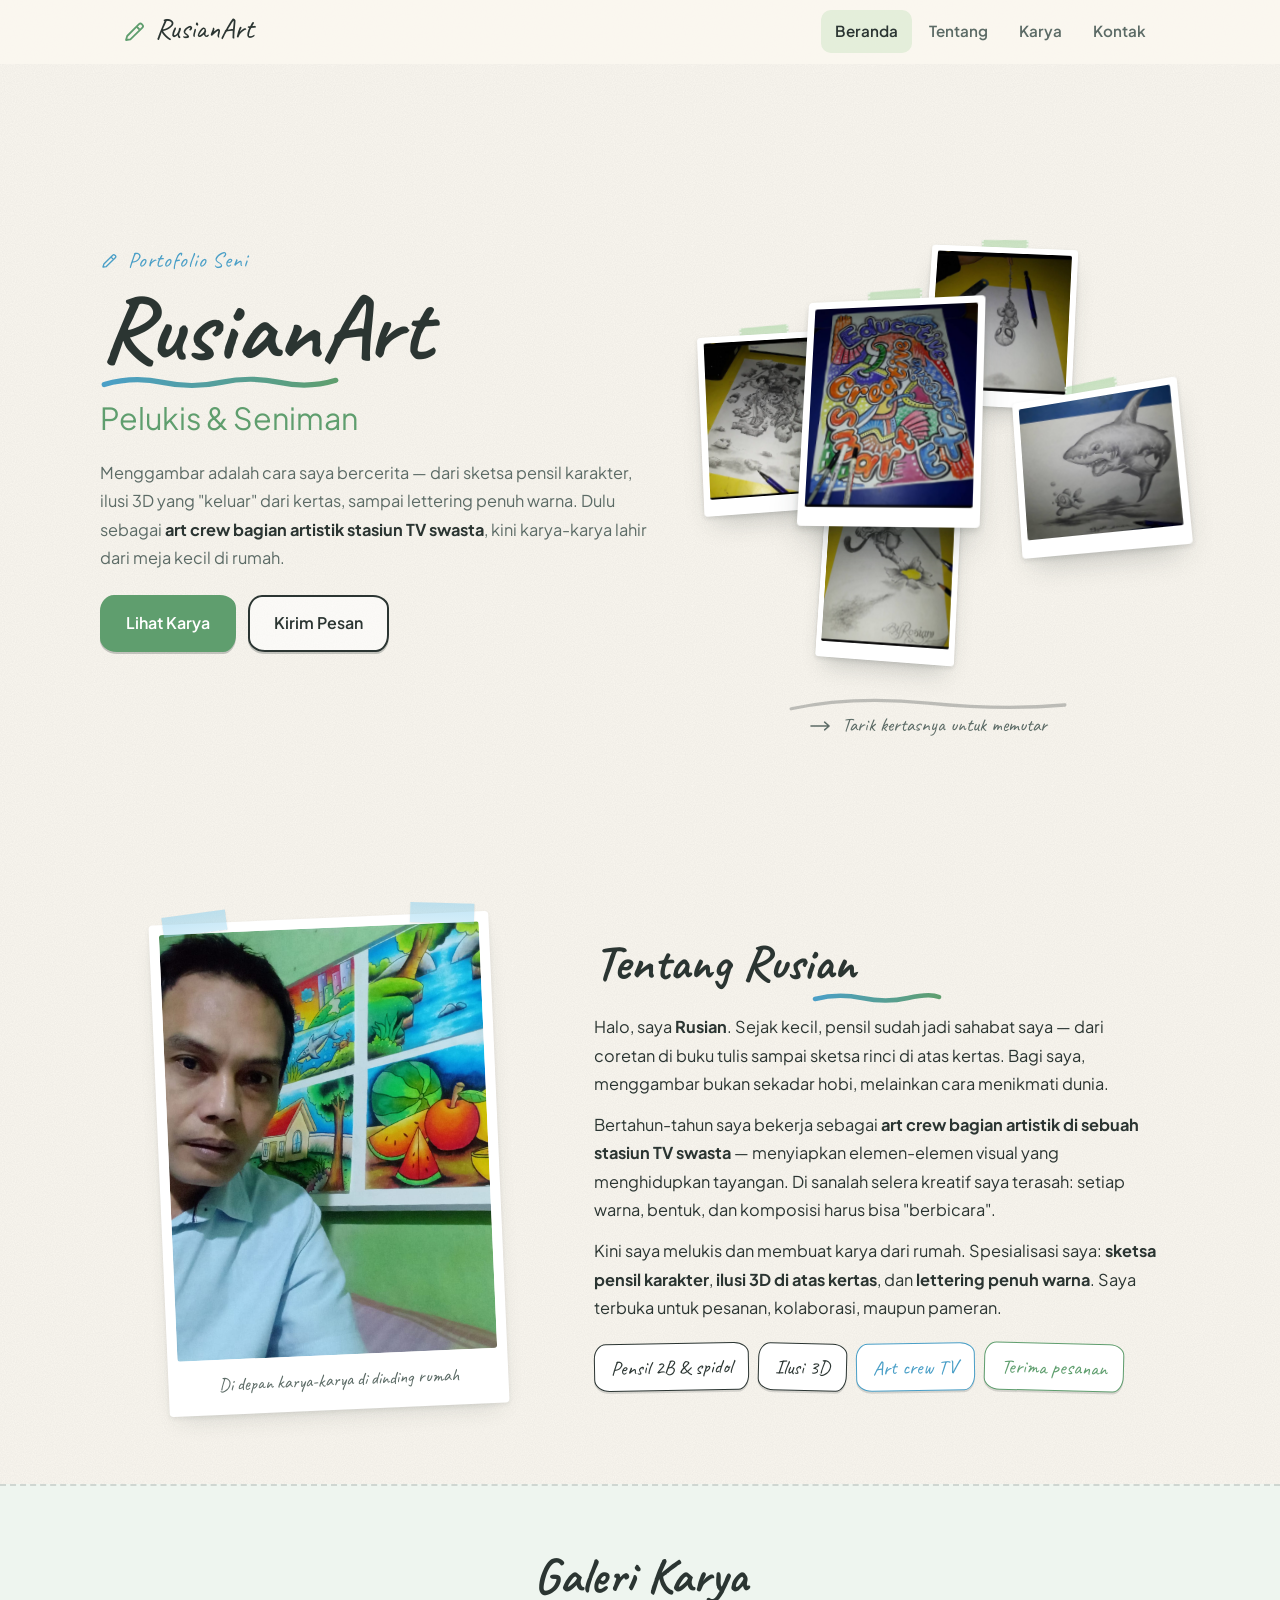
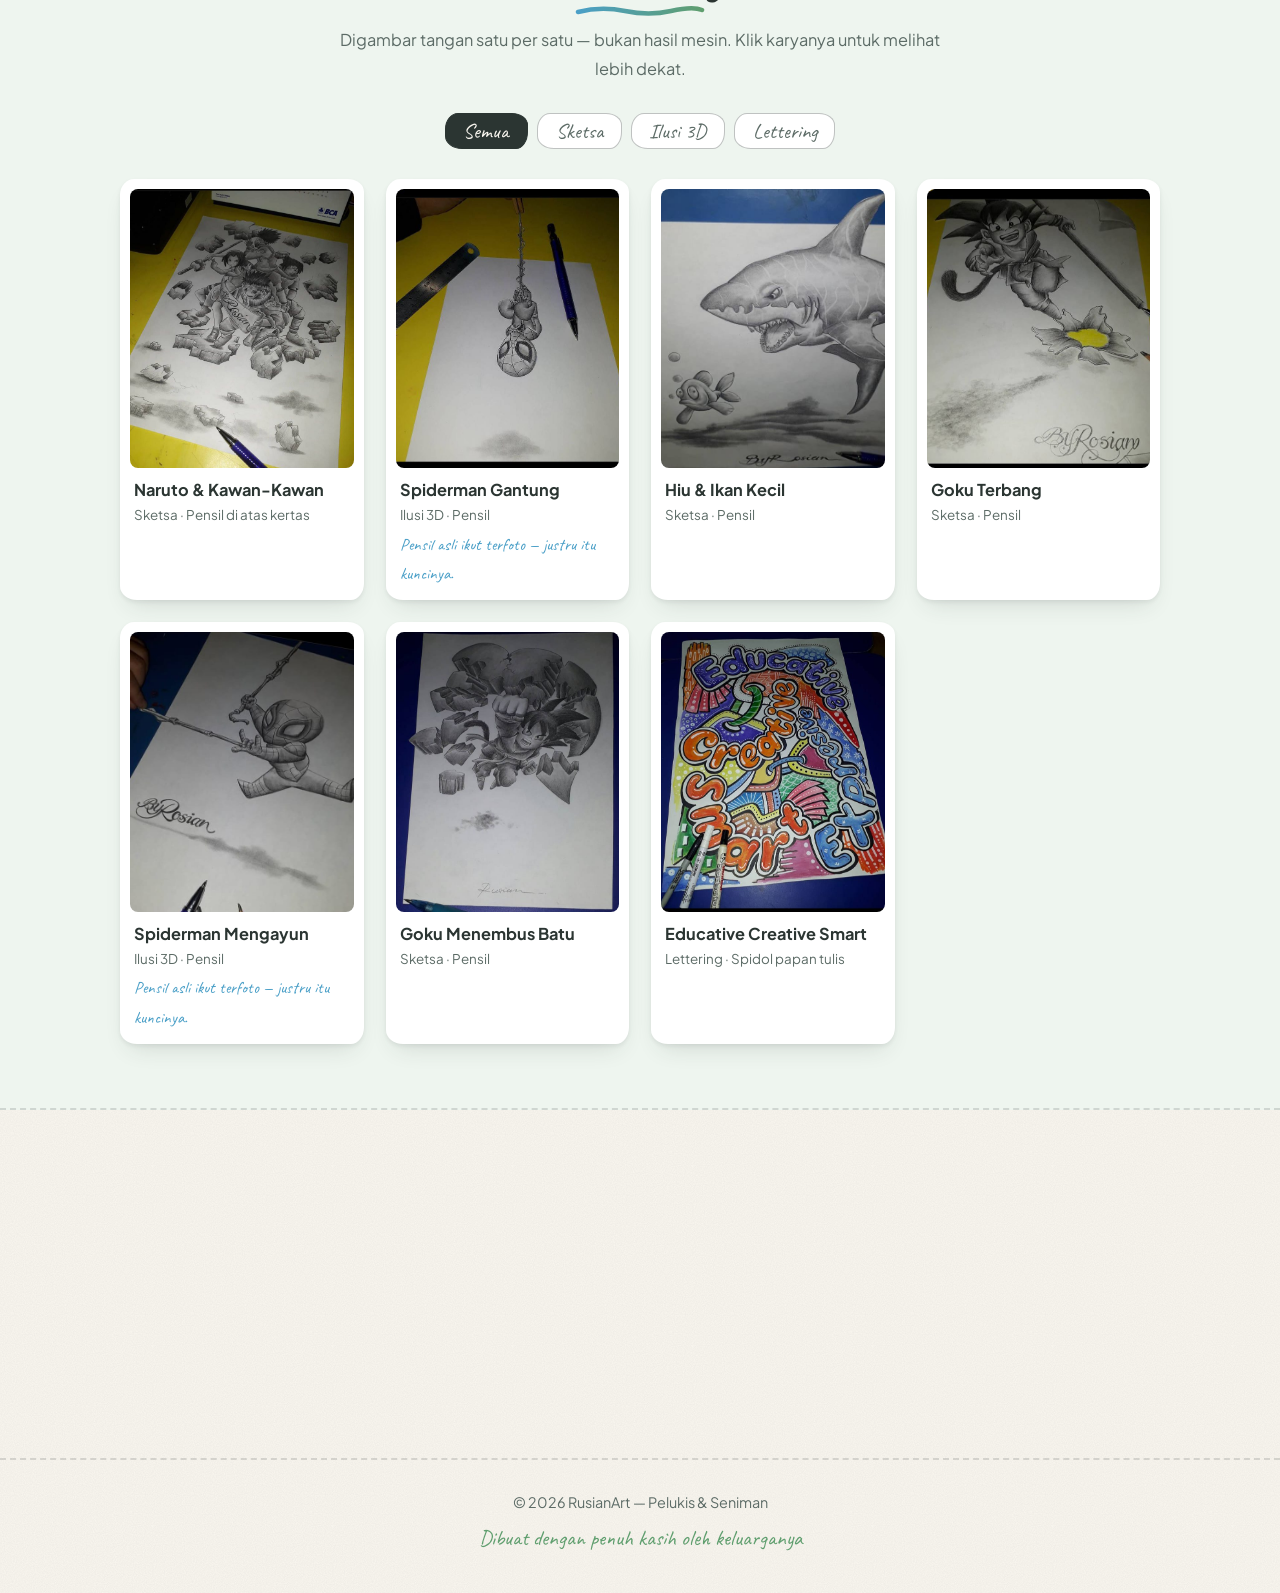
==== index.html @ 7e2185f1 "first commit" ====
<!DOCTYPE html>
<html lang="id">
<head>
  <meta charset="UTF-8">
  <meta name="viewport" content="width=device-width, initial-scale=1.0, viewport-fit=cover">
  <title>RusianArt — Pelukis &amp; Seniman</title>
  <meta name="description" content="Portofolio Rusian: pelukis dan seniman. Sketsa pensil karakter, ilusi 3D di atas kertas, dan lettering penuh warna. Mantan art crew bagian artistik stasiun TV swasta.">
  <meta name="theme-color" content="#faf7f0">

  <link rel="icon" href="data:image/svg+xml,%3Csvg%20xmlns='http://www.w3.org/2000/svg'%20viewBox='0%200%2064%2064'%3E%3Crect%20width='64'%20height='64'%20rx='14'%20fill='%23faf7f0'/%3E%3Ctext%20x='32'%20y='43'%20font-family='cursive'%20font-size='34'%20font-weight='bold'%20fill='%232b3532'%20text-anchor='middle'%3ER%3C/text%3E%3Cpath%20d='M14%2052%20Q32%2046%2050%2052'%20stroke='%235f9e6e'%20stroke-width='4'%20fill='none'%20stroke-linecap='round'/%3E%3C/svg%3E">

  <link rel="preconnect" href="https://fonts.googleapis.com">
  <link rel="preconnect" href="https://fonts.gstatic.com" crossorigin>
  <link href="https://fonts.googleapis.com/css2?family=Caveat:wght@700&family=Plus+Jakarta+Sans:wght@400;600&display=swap" rel="stylesheet">

  <link rel="stylesheet" href="style.css">

  <meta property="og:type" content="website">
  <meta property="og:title" content="RusianArt — Pelukis &amp; Seniman">
  <meta property="og:description" content="Sketsa pensil, ilusi 3D di atas kertas, dan lettering penuh warna.">
  <!-- GANTI: setelah online, isi og:image dengan alamat lengkap, mis. https://usernameanda.github.io/rusianart/images/profil.jpg -->
  <meta property="og:image" content="images/profil.jpg">
</head>
<body>
  <a class="skip-link" href="#karya">Langsung ke galeri karya</a>

  <header class="nav" id="nav">
    <div class="nav-dalam">
      <a class="logo" href="#beranda">
        <svg class="logo-pensil" viewBox="0 0 24 24" aria-hidden="true"><path d="M4 20l1.2-4L17 4.2a2 2 0 0 1 2.8 0l.6.6a2 2 0 0 1 0 2.8L8.4 19.4 4 20z" fill="none" stroke="currentColor" stroke-width="1.8" stroke-linejoin="round"/><path d="M14.5 6.5l3 3" stroke="currentColor" stroke-width="1.8"/></svg>
        <span>RusianArt</span>
      </a>
      <nav class="menu" aria-label="Menu utama">
        <a href="#beranda">Beranda</a>
        <a href="#tentang">Tentang</a>
        <a href="#karya">Karya</a>
        <a href="#kontak">Kontak</a>
      </nav>
    </div>
  </header>

  <main>
    <!-- ================= HERO ================= -->
    <section class="hero" id="beranda">
      <div class="hero-dalam">

        <div class="hero-teks">
          <p class="kicker">
            <svg class="kicker-pensil" viewBox="0 0 24 24" aria-hidden="true"><path d="M4 20l1.2-4L17 4.2a2 2 0 0 1 2.8 0l.6.6a2 2 0 0 1 0 2.8L8.4 19.4 4 20z" fill="none" stroke="currentColor" stroke-width="1.8" stroke-linejoin="round"/><path d="M14.5 6.5l3 3" stroke="currentColor" stroke-width="1.8"/></svg>
            Portofolio Seni
          </p>
          <h1>RusianArt
            <svg class="coret coret-nama" viewBox="0 0 230 16" aria-hidden="true"><path pathLength="1" d="M4 11 Q32 3 60 9 T116 9 T172 9 T226 7" fill="none" stroke="url(#gradCoret)" stroke-width="5" stroke-linecap="round"/></svg>
          </h1>
          <p class="hero-sub">Pelukis &amp; Seniman</p>
          <p class="hero-intro">
            Menggambar adalah cara saya bercerita — dari sketsa pensil karakter,
            ilusi 3D yang "keluar" dari kertas, sampai lettering penuh warna.
            Dulu sebagai <strong>art crew bagian artistik stasiun TV swasta</strong>,
            kini karya-karya lahir dari meja kecil di rumah.
          </p>
          <div class="hero-aksi">
            <a class="tombol tombol-utama" href="#karya">Lihat Karya</a>
            <a class="tombol tombol-outline" href="#kontak">Kirim Pesan</a>
          </div>
        </div>

        <div class="hero-panggung">
          <div class="scene" id="scene" aria-hidden="true">
            <div class="stage" id="stage">

              <figure class="paper" style="--x:-170px;--y:-30px;--z:40px;--rz:-5deg;--ry:18deg;--h:175px;--d:.3s" data-title="Naruto & Kawan-Kawan">
                <span class="tape"></span>
                <span class="paper-isi"><img src="images/karya-naruto.jpg" alt="" decoding="async"></span>
              </figure>

              <figure class="paper" style="--x:185px;--y:40px;--z:60px;--rz:-3deg;--ry:-15deg;--h:135px;--d:1.1s" data-title="Hiu & Ikan Kecil">
                <span class="tape"></span>
                <span class="paper-isi"><img src="images/karya-hiu.jpg" alt="" decoding="async"></span>
              </figure>

              <figure class="paper" style="--x:-70px;--y:130px;--z:-80px;--rz:3deg;--ry:-12deg;--h:175px;--d:1.7s" data-title="Goku Terbang">
                <span class="tape"></span>
                <span class="paper-isi"><img src="images/karya-goku-terbang.jpg" alt="" decoding="async"></span>
              </figure>

              <figure class="paper" style="--x:70px;--y:-150px;--z:-60px;--rz:4deg;--ry:10deg;--h:165px;--d:.8s" data-title="Spiderman Gantung">
                <span class="tape"></span>
                <span class="paper-isi"><img src="images/karya-spiderman-gantung.jpg" alt="" decoding="async"></span>
              </figure>

              <figure class="paper paper--sembunyi" style="--x:250px;--y:-100px;--z:-130px;--rz:6deg;--ry:-20deg;--h:185px;--d:1.4s" data-title="Spiderman Mengayun">
                <span class="tape"></span>
                <span class="paper-isi"><img src="images/karya-spiderman-ayun.jpg" alt="" decoding="async"></span>
              </figure>

              <figure class="paper paper--sembunyi" style="--x:-250px;--y:-120px;--z:-120px;--rz:-4deg;--ry:22deg;--h:185px;--d:2s" data-title="Goku Menembus Batu">
                <span class="tape"></span>
                <span class="paper-isi"><img src="images/karya-goku-pukul.jpg" alt="" decoding="async"></span>
              </figure>

              <figure class="paper paper--depan" style="--x:0px;--y:-10px;--z:150px;--rz:2deg;--ry:0deg;--h:195px;--d:0s" data-title="Educative Creative Smart">
                <span class="tape"></span>
                <span class="paper-isi"><img src="images/karya-lettering.jpg" alt="" decoding="async"></span>
              </figure>

            </div>
          </div>

          <svg class="coret coret-lantai" viewBox="0 0 320 26" aria-hidden="true"><path pathLength="1" d="M14 20 Q80 6 160 14 T306 16" fill="none" stroke="#2b3532" stroke-opacity=".28" stroke-width="3.5" stroke-linecap="round"/></svg>

          <p class="drag-hint" id="dragHint">
            <svg viewBox="0 0 40 20" aria-hidden="true"><path d="M3 10 H30 M24 4 l7 6 -7 6" fill="none" stroke="currentColor" stroke-width="2.2" stroke-linecap="round" stroke-linejoin="round"/></svg>
            Tarik kertasnya untuk memutar
          </p>
        </div>

      </div>
    </section>

    <!-- ================= TENTANG ================= -->
    <section class="tentang" id="tentang">
      <div class="bagian-dalam tentang-dalam anim-muncul">
        <div class="tentang-foto">
          <figure class="foto-bingkai">
            <img src="images/profil.jpg" alt="Rusian berfoto di depan beberapa karya lukisannya" decoding="async" loading="lazy" width="966" height="1288">
            <figcaption>Di depan karya-karya di dinding rumah</figcaption>
          </figure>
        </div>

        <div class="tentang-teks">
          <h2 class="judul-bagian">
            Tentang Rusian
            <svg class="coret coret-kecil" viewBox="0 0 130 12" aria-hidden="true"><path pathLength="1" d="M3 8 Q26 2 50 7 T96 7 T127 6" fill="none" stroke="url(#gradCoret)" stroke-width="4.5" stroke-linecap="round"/></svg>
          </h2>
          <p>
            Halo, saya <strong>Rusian</strong>. Sejak kecil, pensil sudah jadi sahabat saya —
            dari coretan di buku tulis sampai sketsa rinci di atas kertas.
            Bagi saya, menggambar bukan sekadar hobi, melainkan cara menikmati dunia.
          </p>
          <p>
            Bertahun-tahun saya bekerja sebagai <strong>art crew bagian artistik
            di sebuah stasiun TV swasta</strong> — menyiapkan elemen-elemen visual yang
            menghidupkan tayangan. Di sanalah selera kreatif saya terasah: setiap warna,
            bentuk, dan komposisi harus bisa "berbicara".
          </p>
          <p>
            Kini saya melukis dan membuat karya dari rumah. Spesialisasi saya:
            <strong>sketsa pensil karakter</strong>, <strong>ilusi 3D di atas kertas</strong>,
            dan <strong>lettering penuh warna</strong>. Saya terbuka untuk pesanan, kolaborasi,
            maupun pameran.
          </p>
          <ul class="cips" aria-label="Keahlian">
            <li>Pensil 2B &amp; spidol</li>
            <li>Ilusi 3D</li>
            <li>Art crew TV</li>
            <li>Terima pesanan</li>
          </ul>
        </div>
      </div>
    </section>

    <!-- ================= KARYA ================= -->
    <section class="karya" id="karya">
      <div class="bagian-dalam">
        <h2 class="judul-bagian tengah anim-muncul">
          Galeri Karya
          <svg class="coret coret-kecil" viewBox="0 0 130 12" aria-hidden="true"><path pathLength="1" d="M3 8 Q26 2 50 7 T96 7 T127 6" fill="none" stroke="url(#gradCoret)" stroke-width="4.5" stroke-linecap="round"/></svg>
        </h2>
        <p class="sub-bagian tengah anim-muncul">Digambar tangan satu per satu — bukan hasil mesin. Klik karyanya untuk melihat lebih dekat.</p>

        <div class="filter" role="group" aria-label="Saring kategori karya">
          <button class="filter-btn aktif" type="button" data-filter="semua" aria-pressed="true">Semua</button>
          <button class="filter-btn" type="button" data-filter="sketsa" aria-pressed="false">Sketsa</button>
          <button class="filter-btn" type="button" data-filter="ilusi3d" aria-pressed="false">Ilusi 3D</button>
          <button class="filter-btn" type="button" data-filter="lettering" aria-pressed="false">Lettering</button>
        </div>

        <div class="galeri" id="galeri">

          <figure class="kartu anim-muncul" data-kategori="sketsa">
            <button class="kartu-btn" type="button"
              data-img="images/karya-naruto.jpg" data-title="Naruto & Kawan-Kawan" data-medium="Sketsa · Pensil di atas kertas">
              <span class="kartu-gambar">
                <img src="images/karya-naruto.jpg" alt="Sketsa pensil beberapa karakter anime Naruto di atas bebatuan melayang"
                     loading="lazy" decoding="async" width="720" height="937">
              </span>
              <figcaption>
                <h3>Naruto &amp; Kawan-Kawan</h3>
                <p>Sketsa · Pensil di atas kertas</p>
              </figcaption>
            </button>
          </figure>

          <figure class="kartu anim-muncul" data-kategori="ilusi3d">
            <button class="kartu-btn" type="button"
              data-img="images/karya-spiderman-gantung.jpg" data-title="Spiderman Gantung" data-medium="Ilusi 3D · Pensil">
              <span class="kartu-gambar">
                <img src="images/karya-spiderman-gantung.jpg" alt="Gambar Spiderman yang tampak menggantung di tali laba-laba, dengan pensil asli menggantung di atas kertas sebagai bagian ilusinya"
                     loading="lazy" decoding="async" width="720" height="761">
              </span>
              <figcaption>
                <h3>Spiderman Gantung</h3>
                <p>Ilusi 3D · Pensil</p>
                <p class="kartu-catatan">Pensil asli ikut terfoto — justru itu kuncinya.</p>
              </figcaption>
            </button>
          </figure>

          <figure class="kartu anim-muncul" data-kategori="sketsa">
            <button class="kartu-btn" type="button"
              data-img="images/karya-hiu.jpg" data-title="Hiu & Ikan Kecil" data-medium="Sketsa · Pensil">
              <span class="kartu-gambar">
                <img src="images/karya-hiu.jpg" alt="Sketsa pensil hiu besar menghadap ikan kecil yang tampak ketakutan"
                     loading="lazy" decoding="async" width="720" height="616">
              </span>
              <figcaption>
                <h3>Hiu &amp; Ikan Kecil</h3>
                <p>Sketsa · Pensil</p>
              </figcaption>
            </button>
          </figure>

          <figure class="kartu anim-muncul" data-kategori="sketsa">
            <button class="kartu-btn" type="button"
              data-img="images/karya-goku-terbang.jpg" data-title="Goku Terbang" data-medium="Sketsa · Pensil">
              <span class="kartu-gambar">
                <img src="images/karya-goku-terbang.jpg" alt="Sketsa pensil Goku kecil terbang memecahkan bunga besi"
                     loading="lazy" decoding="async" width="720" height="761">
              </span>
              <figcaption>
                <h3>Goku Terbang</h3>
                <p>Sketsa · Pensil</p>
              </figcaption>
            </button>
          </figure>

          <figure class="kartu anim-muncul" data-kategori="ilusi3d">
            <button class="kartu-btn" type="button"
              data-img="images/karya-spiderman-ayun.jpg" data-title="Spiderman Mengayun" data-medium="Ilusi 3D · Pensil">
              <span class="kartu-gambar">
                <img src="images/karya-spiderman-ayun.jpg" alt="Gambar Spiderman mengayun dengan jaring, pensil dan pensil warna ikut terfoto sebagai bagian ilusinya"
                     loading="lazy" decoding="async" width="525" height="744">
              </span>
              <figcaption>
                <h3>Spiderman Mengayun</h3>
                <p>Ilusi 3D · Pensil</p>
                <p class="kartu-catatan">Pensil asli ikut terfoto — justru itu kuncinya.</p>
              </figcaption>
            </button>
          </figure>

          <figure class="kartu anim-muncul" data-kategori="sketsa">
            <button class="kartu-btn" type="button"
              data-img="images/karya-goku-pukul.jpg" data-title="Goku Menembus Batu" data-medium="Sketsa · Pensil">
              <span class="kartu-gambar">
                <img src="images/karya-goku-pukul.jpg" alt="Sketsa pensil Goku mengepulkan tangan menembus batu-batu yang pecah"
                     loading="lazy" decoding="async" width="720" height="842">
              </span>
              <figcaption>
                <h3>Goku Menembus Batu</h3>
                <p>Sketsa · Pensil</p>
              </figcaption>
            </button>
          </figure>

          <figure class="kartu anim-muncul" data-kategori="lettering">
            <button class="kartu-btn" type="button"
              data-img="images/karya-lettering.jpg" data-title="Educative Creative Smart" data-medium="Lettering · Spidol papan tulis">
              <span class="kartu-gambar">
                <img src="images/karya-lettering.jpg" alt="Karya lettering penuh warna dengan tulisan Educative, Creative, Smart, dan Expressive"
                     loading="lazy" decoding="async" width="720" height="862">
              </span>
              <figcaption>
                <h3>Educative Creative Smart</h3>
                <p>Lettering · Spidol papan tulis</p>
              </figcaption>
            </button>
          </figure>

        </div>

        <p class="galeri-kosong" id="galeriKosong" hidden>Belum ada karya di kategori ini.</p>
      </div>
    </section>

    <!-- ================= KONTAK ================= -->
    <section class="kontak" id="kontak">
      <div class="bagian-dalam tengah-kontak anim-muncul">
        <h2 class="judul-bagian tengah">
          Hubungi Rusian
          <svg class="coret coret-kecil" viewBox="0 0 130 12" aria-hidden="true"><path pathLength="1" d="M3 8 Q26 2 50 7 T96 7 T127 6" fill="none" stroke="url(#gradCoret)" stroke-width="4.5" stroke-linecap="round"/></svg>
        </h2>
        <p class="sub-bagian tengah">
          Pesan lukisan, sketsa, lettering, atau sekadar menyapa —
          saya dengan senang hati membalas.
        </p>

        <div class="kontak-aksi">
          <!-- GANTI: nomor WhatsApp asli (format internasional tanpa +) -->
          <a class="tombol tombol-wa" href="https://wa.me/6281234567890" target="_blank" rel="noopener">
            <svg viewBox="0 0 24 24" aria-hidden="true"><path d="M12 3a9 9 0 0 0-7.8 13.5L3 21l4.6-1.2A9 9 0 1 0 12 3z" fill="none" stroke="currentColor" stroke-width="1.8"/><path d="M8.8 9.2c0 3.3 2.7 6 6 6l1.5-1.5-2-1.5-1 .8a4 4 0 0 1-2.3-2.3l.8-1-1.5-2-1.5 1.5z" fill="currentColor" stroke="none"/></svg>
            WhatsApp
          </a>
          <!-- GANTI: alamat email asli -->
          <a class="tombol tombol-email" href="mailto:halo@rusianart.id">
            <svg viewBox="0 0 24 24" aria-hidden="true"><rect x="3" y="5" width="18" height="14" rx="2.5" fill="none" stroke="currentColor" stroke-width="1.8"/><path d="M4 7l8 6 8-6" fill="none" stroke="currentColor" stroke-width="1.8" stroke-linecap="round" stroke-linejoin="round"/></svg>
            Email
          </a>
          <!-- GANTI: username Instagram asli -->
          <a class="tombol tombol-ig" href="https://instagram.com/rusianart" target="_blank" rel="noopener">
            <svg viewBox="0 0 24 24" aria-hidden="true"><rect x="3.5" y="3.5" width="17" height="17" rx="4.5" fill="none" stroke="currentColor" stroke-width="1.8"/><circle cx="12" cy="12" r="4" fill="none" stroke="currentColor" stroke-width="1.8"/><circle cx="17.2" cy="6.8" r="1.2" fill="currentColor"/></svg>
            Instagram
          </a>
        </div>
      </div>
    </section>
  </main>

  <footer class="kaki">
    <p>© <span id="tahun">2026</span> RusianArt — Pelukis &amp; Seniman</p>
    <p class="kaki-hati">Dibuat dengan penuh kasih oleh keluarganya</p>
  </footer>

  <dialog id="lightbox" class="lightbox" aria-label="Pratinjau karya">
    <div class="lb-isi">
      <button class="lb-tutup" type="button" aria-label="Tutup pratinjau">
        <svg viewBox="0 0 24 24" aria-hidden="true"><path d="M6 6l12 12M18 6L6 18" stroke="currentColor" stroke-width="2.4" stroke-linecap="round"/></svg>
      </button>
      <img id="lbImg" src="" alt="">
      <p class="lb-cap"><strong id="lbJudul"></strong><span id="lbMedium"></span></p>
    </div>
  </dialog>

  <svg width="0" height="0" style="position:absolute" aria-hidden="true">
    <defs>
      <linearGradient id="gradCoret" x1="0" y1="0" x2="1" y2="0">
        <stop offset="0" stop-color="#4a9fc7"/>
        <stop offset="1" stop-color="#5f9e6e"/>
      </linearGradient>
    </defs>
  </svg>

  <script src="script.js" defer></script>
</body>
</html>
---- style.css ----
/* =========================================================
   RusianArt — tema "meja gambar"
   Kertas hangat + biru muda + hijau, aksen coretan pensil.
   Mobile-first, ringan: animasi hanya transform & opacity.
   ========================================================= */

:root {
  --kertas: #faf7f0;
  --kertas-2: #eef5ef;      /* panel hijau muda untuk seksi karya */
  --tinta: #2b3532;         /* grafit, bukan hitam pekat */
  --tinta-lembut: #5c6b66;
  --biru: #4a9fc7;
  --biru-muda: #8ed0ee;
  --hijau: #5f9e6e;
  --hijau-muda: #a8d5a2;
  --garis: rgba(43, 53, 50, .14);
  --radius-wobble: 14px 16px 13px 17px / 16px 13px 17px 14px;
  --bayangan-kartu: 0 2px 4px rgba(43, 53, 50, .08), 0 12px 24px -10px rgba(43, 53, 50, .16);
  --grain: url("data:image/svg+xml,%3Csvg xmlns='http://www.w3.org/2000/svg' width='180' height='180'%3E%3Cfilter id='n'%3E%3CfeTurbulence type='fractalNoise' baseFrequency='0.9' numOctaves='2'/%3E%3CfeColorMatrix values='0 0 0 0 0 0 0 0 0 0 0 0 0 0 0 0 0 0 0.05 0'/%3E%3C/filter%3E%3Crect width='180' height='180' filter='url(%23n)'/%3E%3C/svg%3E");
}

/* ---------- dasar ---------- */
* { margin: 0; padding: 0; box-sizing: border-box; }

html {
  scroll-padding-top: 84px;
  overflow-x: clip;
}
@media (prefers-reduced-motion: no-preference) {
  html { scroll-behavior: smooth; }
}

body {
  font-family: "Plus Jakarta Sans", "Segoe UI", system-ui, sans-serif;
  font-size: 1.02rem;
  line-height: 1.75;
  color: var(--tinta);
  background-color: var(--kertas);
  background-image: var(--grain);
  overflow-x: clip;
  -webkit-tap-highlight-color: transparent;
}

img { max-width: 100%; height: auto; }

::selection { background: rgba(142, 208, 238, .45); }

:focus-visible {
  outline: 3px solid var(--biru);
  outline-offset: 2px;
  border-radius: 4px;
}

.skip-link {
  position: absolute;
  left: 12px;
  top: -60px;
  z-index: 100;
  background: var(--tinta);
  color: var(--kertas);
  padding: 10px 16px;
  border-radius: 10px;
  text-decoration: none;
  font-weight: 600;
  transition: top .25s ease;
}
.skip-link:focus { top: 12px; }

/* ---------- tipografi ---------- */
h1, h2, .kicker, .kaki-hati, .drag-hint, .kartu-catatan, .cips li {
  font-family: "Caveat", "Segoe Print", cursive;
}

.kicker {
  display: inline-block;
  font-size: 1.35rem;
  color: var(--biru);
  letter-spacing: .04em;
  margin-bottom: 6px;
}
.kicker-pensil {
  width: 18px;
  height: 18px;
  color: var(--biru);
  vertical-align: -3px;
  margin-right: 4px;
}

.judul-bagian {
  font-size: clamp(2.3rem, 5.5vw, 3.1rem);
  line-height: 1.05;
  margin-bottom: 10px;
}
.judul-bagian.tengah { text-align: center; }

.coret {
  display: block;
  width: min(230px, 60%);
  height: auto;
  margin-top: 4px;
}
.coret-kecil { width: 130px; margin: 2px auto 0; }
.tengah .coret-kecil { margin-inline: auto; }

.coret path {
  stroke-dasharray: 1;
  stroke-dashoffset: 0;
}
html.js .coret path { stroke-dashoffset: 1; }
html.js .coret.muncul path {
  transition: stroke-dashoffset 1s ease .15s;
  stroke-dashoffset: 0;
}

/* ---------- nav ---------- */
.nav {
  position: sticky;
  top: 0;
  z-index: 60;
  background: rgba(250, 247, 240, .94);
  border-bottom: 1px solid transparent;
  transition: box-shadow .3s ease, border-color .3s ease;
}
.nav.gulir {
  box-shadow: 0 2px 16px rgba(43, 53, 50, .09);
  border-color: rgba(43, 53, 50, .06);
}
.nav-dalam {
  max-width: 1080px;
  margin: 0 auto;
  padding: 10px 20px;
  display: flex;
  flex-wrap: wrap;
  align-items: center;
  justify-content: space-between;
  gap: 4px 16px;
}
.logo {
  display: inline-flex;
  align-items: center;
  gap: 9px;
  text-decoration: none;
  color: var(--tinta);
  font-family: "Caveat", cursive;
  font-size: 1.8rem;
  line-height: 1;
  padding: 4px 2px;
}
.logo-pensil { width: 24px; height: 24px; color: var(--hijau); }
.logo span { position: relative; top: -2px; }

.menu {
  display: flex;
  gap: 2px;
  overflow-x: auto;
  max-width: 100%;
  scrollbar-width: none;
}
.menu::-webkit-scrollbar { display: none; }
.menu a {
  white-space: nowrap;
  text-decoration: none;
  color: var(--tinta-lembut);
  font-weight: 600;
  font-size: .95rem;
  padding: .55em .95em;
  border-radius: 10px;
  transition: color .2s ease, background-color .2s ease;
}
.menu a:hover { color: var(--tinta); background: rgba(142, 208, 238, .18); }
.menu a.aktif {
  color: var(--tinta);
  background: rgba(168, 213, 162, .28);
}

/* ---------- tombol ---------- */
.tombol {
  display: inline-flex;
  align-items: center;
  justify-content: center;
  gap: 9px;
  padding: .78em 1.5em;
  border-radius: var(--radius-wobble);
  font-weight: 600;
  font-size: 1rem;
  text-decoration: none;
  color: var(--tinta);
  border: 2px solid var(--tinta);
  background: transparent;
  box-shadow: 0 2px 0 rgba(43, 53, 50, .25);
  transition: transform .2s ease, box-shadow .2s ease, background-color .2s ease;
}
.tombol:hover { transform: translateY(-2px); box-shadow: 0 5px 0 rgba(43, 53, 50, .18); }
.tombol:active { transform: translateY(1px); box-shadow: 0 1px 0 rgba(43, 53, 50, .25); }
.tombol svg { width: 20px; height: 20px; flex: none; }

.tombol-utama {
  background: var(--hijau);
  border-color: var(--hijau);
  color: #fff;
}
.tombol-outline { background: rgba(255, 255, 255, .6); }

.tombol-wa { background: #3fa15c; border-color: #3fa15c; color: #fff; }
.tombol-email { background: var(--biru); border-color: var(--biru); color: #fff; }

/* ---------- hero ---------- */
.hero {
  padding: 40px 20px 56px;
  min-height: min(calc(100svh - 70px), 780px);
  display: grid;
  align-content: center;
}
.hero-dalam {
  max-width: 1080px;
  margin: 0 auto;
  width: 100%;
  display: grid;
  gap: 20px;
  align-items: center;
}
.hero-teks { text-align: center; }

.hero h1 {
  font-size: clamp(3.6rem, 11vw, 5.8rem);
  line-height: .95;
  letter-spacing: .01em;
}
.coret-nama {
  width: min(240px, 70%);
  margin: 0 auto;
}
.hero-sub {
  font-size: clamp(1.5rem, 3.4vw, 1.9rem);
  color: var(--hijau);
  margin-top: 2px;
}
.hero-intro {
  max-width: 46ch;
  margin: 14px auto 0;
  color: var(--tinta-lembut);
}
.hero-intro strong { color: var(--tinta); }
.hero-aksi {
  display: flex;
  flex-wrap: wrap;
  justify-content: center;
  gap: 12px;
  margin-top: 22px;
}

/* panggung 3D */
.hero-panggung {
  position: relative;
  height: 340px;
  margin-top: 4px;
}
.scene {
  position: absolute;
  inset: 0;
  perspective: 1100px;
  touch-action: pan-y;
  cursor: grab;
}
.scene:active { cursor: grabbing; }
.stage {
  position: absolute;
  inset: 0;
  transform-style: preserve-3d;
  transform: rotateX(9deg) rotateY(-16deg);
}
html.js .stage.aktif-3d { will-change: transform; }

.paper {
  position: absolute;
  left: 50%;
  top: 50%;
  margin: 0;
  transform: translate(-50%, -50%)
             translate3d(var(--x), var(--y), var(--z))
             rotateZ(var(--rz))
             rotateY(var(--ry, 0deg));
}
.paper-isi {
  position: relative;
  display: block;
  background: #fff;
  padding: 7px 7px 18px;
  border-radius: 4px;
  box-shadow: 0 2px 5px rgba(43, 53, 50, .14),
              0 16px 28px -12px rgba(43, 53, 50, .28);
  backface-visibility: hidden;
  animation: apung 5.4s ease-in-out infinite alternate;
  animation-delay: var(--d, 0s);
}
.paper--depan .paper-isi {
  box-shadow: 0 3px 6px rgba(43, 53, 50, .16),
              0 22px 34px -12px rgba(43, 53, 50, .34);
}
.paper-isi img {
  display: block;
  height: var(--h, 170px);
  width: auto;
  max-width: 250px;
  border-radius: 2px;
}
.paper.kosong .paper-isi {
  width: calc(var(--h, 170px) * .8);
  display: grid;
  place-items: center;
  background:
    repeating-linear-gradient(-45deg, #fbfaf6 0 10px, #f2f0e7 10px 20px);
}
.paper.kosong .paper-isi::after {
  content: "foto karya menyusul";
  font-family: "Caveat", cursive;
  font-size: 1.05rem;
  color: var(--tinta-lembut);
  text-align: center;
  padding: 8px;
}

.tape {
  position: absolute;
  top: -9px;
  left: 50%;
  width: 54px;
  height: 18px;
  transform: translateX(-50%) rotate(-2deg);
  background: linear-gradient(rgba(168, 213, 162, .6), rgba(168, 213, 162, .42));
  border-left: 2px dotted rgba(255, 255, 255, .65);
  border-right: 2px dotted rgba(255, 255, 255, .65);
  box-shadow: 0 1px 2px rgba(43, 53, 50, .1);
  backface-visibility: hidden;
  animation: apung 5.4s ease-in-out infinite alternate;
  animation-delay: var(--d, 0s);
}

@keyframes apung {
  from { translate: 0 -5px; }
  to   { translate: 0 6px; }
}

.coret-lantai {
  position: absolute;
  bottom: -6px;
  left: 50%;
  transform: translateX(-50%);
  width: min(300px, 82%);
}

.drag-hint {
  position: absolute;
  bottom: -34px;
  left: 0;
  right: 0;
  display: flex;
  align-items: center;
  justify-content: center;
  gap: 7px;
  font-size: 1.2rem;
  color: var(--tinta-lembut);
  animation: kelip 2.4s ease-in-out infinite;
  transition: opacity .5s ease;
}
.drag-hint svg { width: 26px; height: 16px; }
.drag-hint.selesai { opacity: 0; pointer-events: none; }

@keyframes kelip {
  0%, 100% { opacity: .55; }
  50% { opacity: 1; }
}

/* ---------- seksi umum ---------- */
section { scroll-margin-top: 70px; }
.bagian-dalam {
  max-width: 1080px;
  margin: 0 auto;
  padding: 64px 20px;
}
.sub-bagian {
  color: var(--tinta-lembut);
  max-width: 52ch;
  margin-bottom: 30px;
}
.sub-bagian.tengah { margin-inline: auto; text-align: center; }

html.js .anim-muncul {
  opacity: 0;
  transform: translateY(16px);
  transition: opacity .65s ease, transform .65s ease;
}
html.js .anim-muncul.muncul {
  opacity: 1;
  transform: none;
}

/* ---------- tentang ---------- */
.tentang-dalam {
  display: grid;
  gap: 40px;
  align-items: center;
}
.tentang-teks p + p { margin-top: 12px; }

.tentang-foto { display: grid; place-items: center; }
.foto-bingkai {
  position: relative;
  background: #fff;
  padding: 10px 10px 14px;
  border-radius: 4px;
  box-shadow: var(--bayangan-kartu);
  transform: rotate(-2.5deg);
  max-width: 340px;
  margin: 10px;
}
.foto-bingkai::before,
.foto-bingkai::after {
  content: "";
  position: absolute;
  top: -10px;
  width: 64px;
  height: 20px;
  background: linear-gradient(rgba(142, 208, 238, .55), rgba(142, 208, 238, .38));
  box-shadow: 0 1px 2px rgba(43, 53, 50, .1);
}
.foto-bingkai::before { left: 14px; transform: rotate(-5deg); }
.foto-bingkai::after { right: 14px; transform: rotate(4deg); }
.foto-bingkai img {
  display: block;
  width: 100%;
  height: auto;
  border-radius: 3px;
}
.foto-bingkai figcaption {
  font-family: "Caveat", cursive;
  font-size: 1.15rem;
  color: var(--tinta-lembut);
  text-align: center;
  padding-top: 9px;
}
.foto-bingkai.foto-kosong { min-height: 380px; }
.foto-bingkai.foto-kosong figcaption { padding-top: 0; }
.foto-bingkai.foto-kosong::after {
  content: "Foto bapak akan ditempel di sini";
  font-family: "Caveat", cursive;
  font-size: 1.3rem;
  color: var(--tinta-lembut);
  position: absolute;
  inset: 14px 10px 44px;
  display: grid;
  place-items: center;
  background: repeating-linear-gradient(-45deg, #fbfaf6 0 12px, #f2f0e7 12px 24px);
  border-radius: 3px;
  padding: 10px;
  text-align: center;
}

.cips {
  list-style: none;
  display: flex;
  flex-wrap: wrap;
  gap: 9px;
  margin-top: 20px;
}
.cips li {
  font-size: 1.25rem;
  color: var(--tinta);
  background: #fff;
  border: 1.6px solid var(--tinta);
  border-radius: 12px 15px 11px 16px / 15px 11px 16px 12px;
  padding: .28em .8em;
  box-shadow: 0 2px 0 rgba(43, 53, 50, .16);
  transform: rotate(-1deg);
}
.cips li:nth-child(2n) { transform: rotate(1.4deg); }
.cips li:nth-child(3) { border-color: var(--biru); color: var(--biru); }
.cips li:nth-child(4) { border-color: var(--hijau); color: var(--hijau); }

/* ---------- karya ---------- */
.karya {
  background: var(--kertas-2);
  border-top: 2px dashed rgba(43, 53, 50, .16);
  border-bottom: 2px dashed rgba(43, 53, 50, .16);
}

.filter {
  display: flex;
  flex-wrap: wrap;
  justify-content: center;
  gap: 9px;
  margin-bottom: 30px;
}
.filter-btn {
  font-family: "Caveat", cursive;
  font-size: 1.3rem;
  color: var(--tinta-lembut);
  background: #fff;
  border: 1.8px solid rgba(43, 53, 50, .3);
  border-radius: 13px 16px 12px 17px / 16px 12px 17px 13px;
  padding: .18em .85em;
  cursor: pointer;
  transition: background-color .2s ease, color .2s ease, border-color .2s ease, transform .2s ease;
}
.filter-btn:hover { transform: translateY(-1px); border-color: var(--tinta); color: var(--tinta); }
.filter-btn.aktif {
  background: var(--tinta);
  border-color: var(--tinta);
  color: var(--kertas);
}

.galeri {
  display: grid;
  grid-template-columns: repeat(auto-fill, minmax(230px, 1fr));
  gap: 22px;
}
.kartu {
  margin: 0;
  background: #fff;
  border-radius: var(--radius-wobble);
  padding: 10px 10px 12px;
  box-shadow: var(--bayangan-kartu);
  transform: perspective(700px) rotateX(var(--tx, 0deg)) rotateY(var(--ty, 0deg));
  transition: transform .18s ease-out, box-shadow .25s ease;
}
.kartu:hover { box-shadow: 0 4px 8px rgba(43, 53, 50, .1), 0 20px 34px -12px rgba(43, 53, 50, .24); }
.kartu.pindah { display: none; }

.kartu-btn {
  display: block;
  width: 100%;
  border: 0;
  background: none;
  font: inherit;
  color: inherit;
  text-align: left;
  cursor: zoom-in;
  padding: 0;
}
.kartu-gambar {
  display: block;
  aspect-ratio: 4 / 5;
  border-radius: 8px;
  overflow: hidden;
  background: #ecebe2;
}
.kartu-gambar img {
  width: 100%;
  height: 100%;
  object-fit: cover;
  display: block;
  transition: transform .5s ease;
}
.kartu:hover .kartu-gambar img { transform: scale(1.045); }
.kartu.kosong .kartu-gambar { background: repeating-linear-gradient(-45deg, #fbfaf6 0 12px, #f2f0e7 12px 24px); }
.kartu.kosong .kartu-gambar::after {
  content: "foto karya menyusul";
  font-family: "Caveat", cursive;
  font-size: 1.2rem;
  color: var(--tinta-lembut);
  display: grid;
  place-items: center;
  height: 100%;
}

.kartu figcaption { padding: 11px 4px 0; }
.kartu h3 { font-size: 1.02rem; line-height: 1.35; }
.kartu figcaption p {
  font-size: .84rem;
  color: var(--tinta-lembut);
  margin-top: 2px;
}
.kartu-catatan {
  font-family: "Caveat", cursive !important;
  font-size: 1.05rem !important;
  color: var(--biru) !important;
  margin-top: 3px !important;
}

.galeri-kosong {
  text-align: center;
  font-family: "Caveat", cursive;
  font-size: 1.4rem;
  color: var(--tinta-lembut);
  padding: 20px 0 6px;
}

/* ---------- kontak ---------- */
.tengah-kontak { max-width: 660px; text-align: center; }
.tengah-kontak .judul-bagian { text-align: center; }
.kontak-aksi {
  display: grid;
  gap: 12px;
  margin-top: 8px;
}

/* ---------- footer ---------- */
.kaki {
  border-top: 2px dashed rgba(43, 53, 50, .16);
  padding: 30px 20px 36px;
  text-align: center;
  font-size: .9rem;
  color: var(--tinta-lembut);
}
.kaki-hati {
  font-size: 1.35rem;
  color: var(--hijau);
  margin-top: 4px;
}

/* ---------- lightbox ---------- */
.lightbox {
  border: 0;
  background: transparent;
  padding: 0;
  max-width: 94vw;
  max-height: 92vh;
}
.lightbox::backdrop { background: rgba(30, 38, 35, .62); }
.lightbox[open] .lb-isi { animation: lbMuncul .28s ease; }
@keyframes lbMuncul {
  from { opacity: 0; transform: scale(.94); }
  to { opacity: 1; transform: none; }
}
.lb-isi {
  position: relative;
  background: var(--kertas);
  background-image: var(--grain);
  padding: 12px 12px 14px;
  border-radius: 14px;
  box-shadow: 0 30px 60px -20px rgba(0, 0, 0, .5);
}
.lb-isi img {
  display: block;
  width: auto;
  height: auto;
  max-width: min(88vw, 860px);
  max-height: 70vh;
  border-radius: 6px;
}
.lb-cap {
  padding-top: 10px;
  font-size: .92rem;
  color: var(--tinta-lembut);
}
.lb-cap strong { color: var(--tinta); font-size: 1.02rem; }
.lb-cap span { display: block; }
.lb-tutup {
  position: absolute;
  top: -14px;
  right: -14px;
  width: 40px;
  height: 40px;
  border-radius: 50%;
  border: 0;
  background: var(--tinta);
  color: var(--kertas);
  cursor: pointer;
  display: grid;
  place-items: center;
  box-shadow: 0 4px 12px rgba(0, 0, 0, .3);
}
.lb-tutup svg { width: 18px; height: 18px; }

/* ---------- responsif ---------- */
@media (min-width: 641px) {
  .hero-panggung { height: 440px; }
  .stage { scale: .8; }
}

@media (max-width: 640px) {
  .paper--sembunyi { display: none; }
  .stage { scale: .62; }
  .drag-hint { bottom: -30px; font-size: 1.05rem; }
  .menu {
    width: 100%;
    order: 2;
    justify-content: flex-start;
  }
  .bagian-dalam { padding: 52px 20px; }
}

@media (min-width: 761px) {
  .hero-dalam { grid-template-columns: 1.05fr .95fr; }
  .hero-teks { text-align: left; }
  .coret-nama { margin: 0; }
  .hero-intro { margin-left: 0; }
  .hero-aksi { justify-content: flex-start; }
  .tentang-dalam { grid-template-columns: .85fr 1.15fr; gap: 56px; }
  .kontak-aksi {
    grid-template-columns: repeat(3, auto);
    justify-content: center;
  }
}

@media (min-width: 1001px) {
  .stage { scale: .92; }
  .hero-panggung { height: 520px; }
}

/* content-visibility: seksi bawah dimuat saat mendekat, hemat memori */
.tentang, .karya, .kontak {
  content-visibility: auto;
  contain-intrinsic-size: auto 640px;
}

/* ---------- mode hemat (HP lemot, otomatis dari JS) ---------- */
html.mode-hemat .paper--sembunyi { display: none; }
html.mode-hemat .paper-isi,
html.mode-hemat .tape,
html.mode-hemat .drag-hint {
  animation: none;
}
html.mode-hemat .stage { transform: rotateX(10deg) rotateY(-14deg); }

/* ---------- hormati preferensi gerak minim ---------- */
@media (prefers-reduced-motion: reduce) {
  *, *::before, *::after {
    animation-duration: .01ms !important;
    animation-iteration-count: 1 !important;
    transition-duration: .01ms !important;
  }
  html.js .anim-muncul { opacity: 1; transform: none; }
  html.js .coret path { stroke-dashoffset: 0; }
  .drag-hint { display: none; }
}
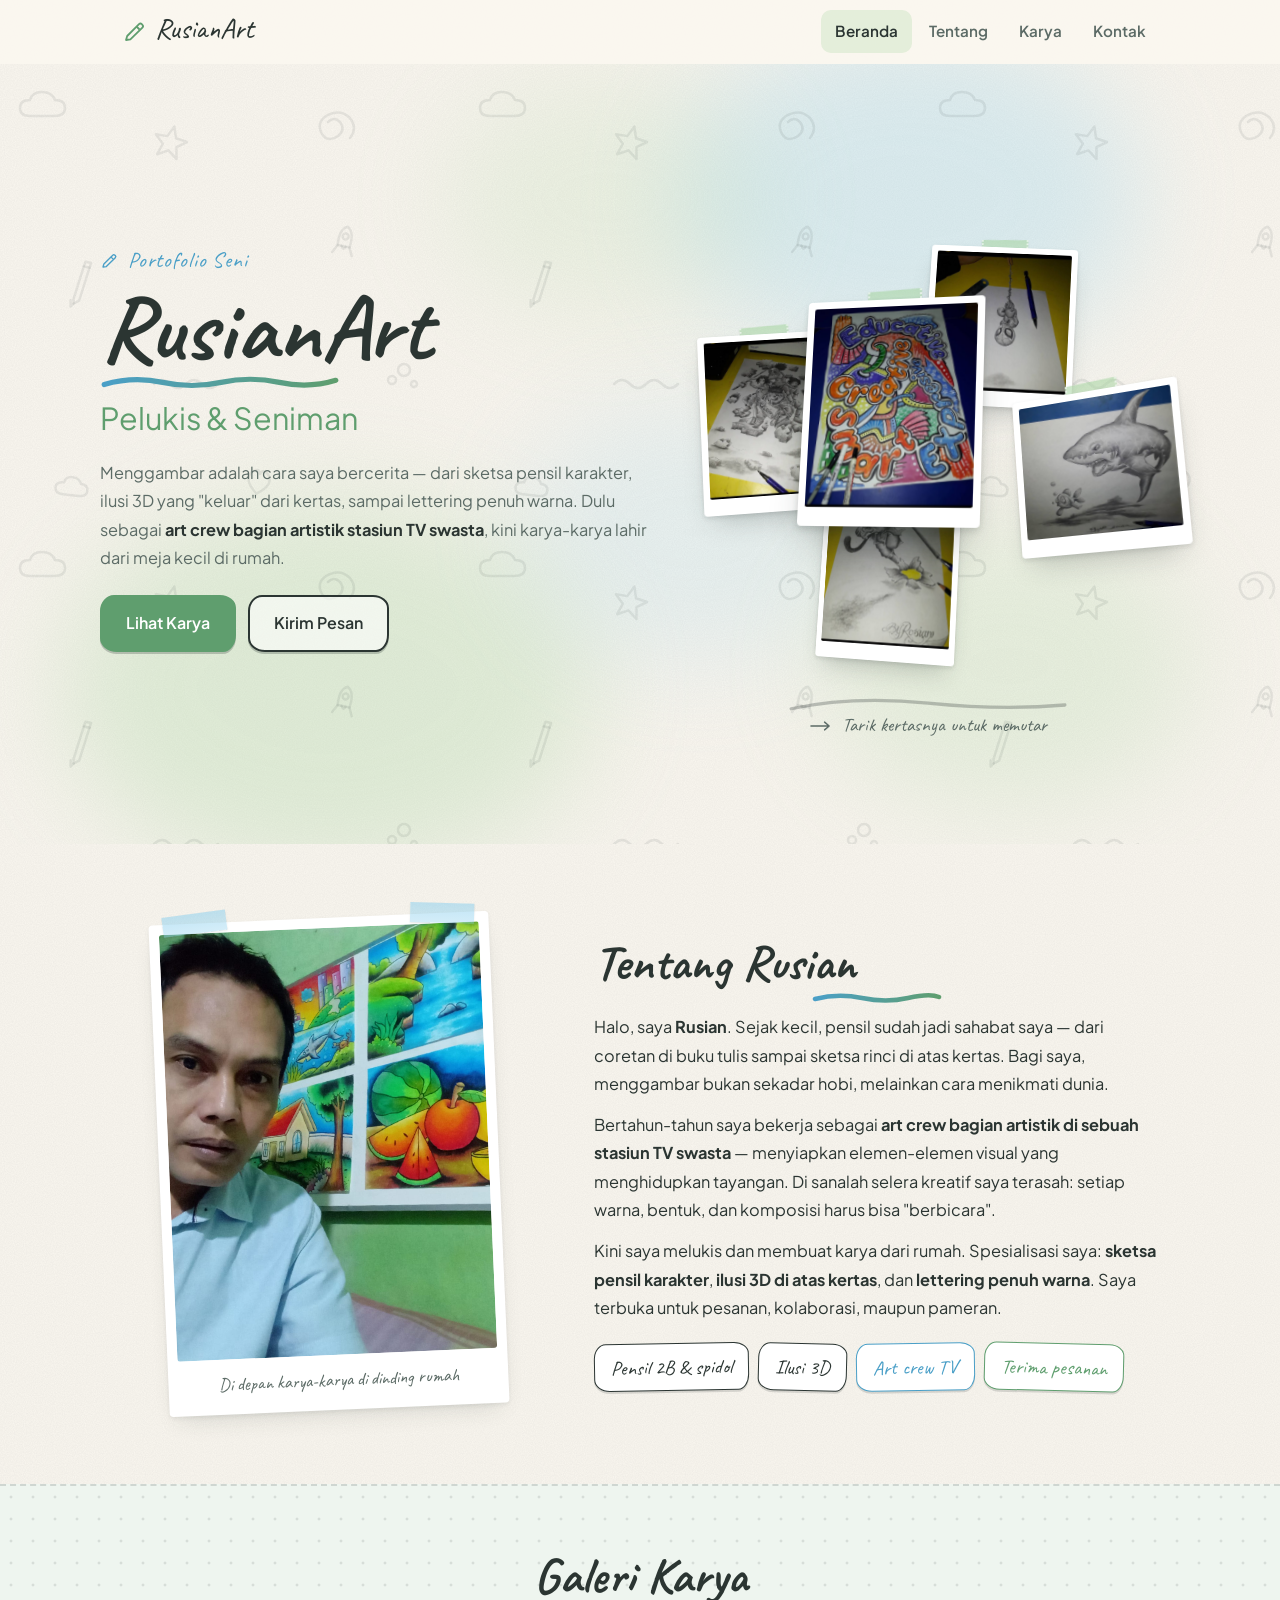
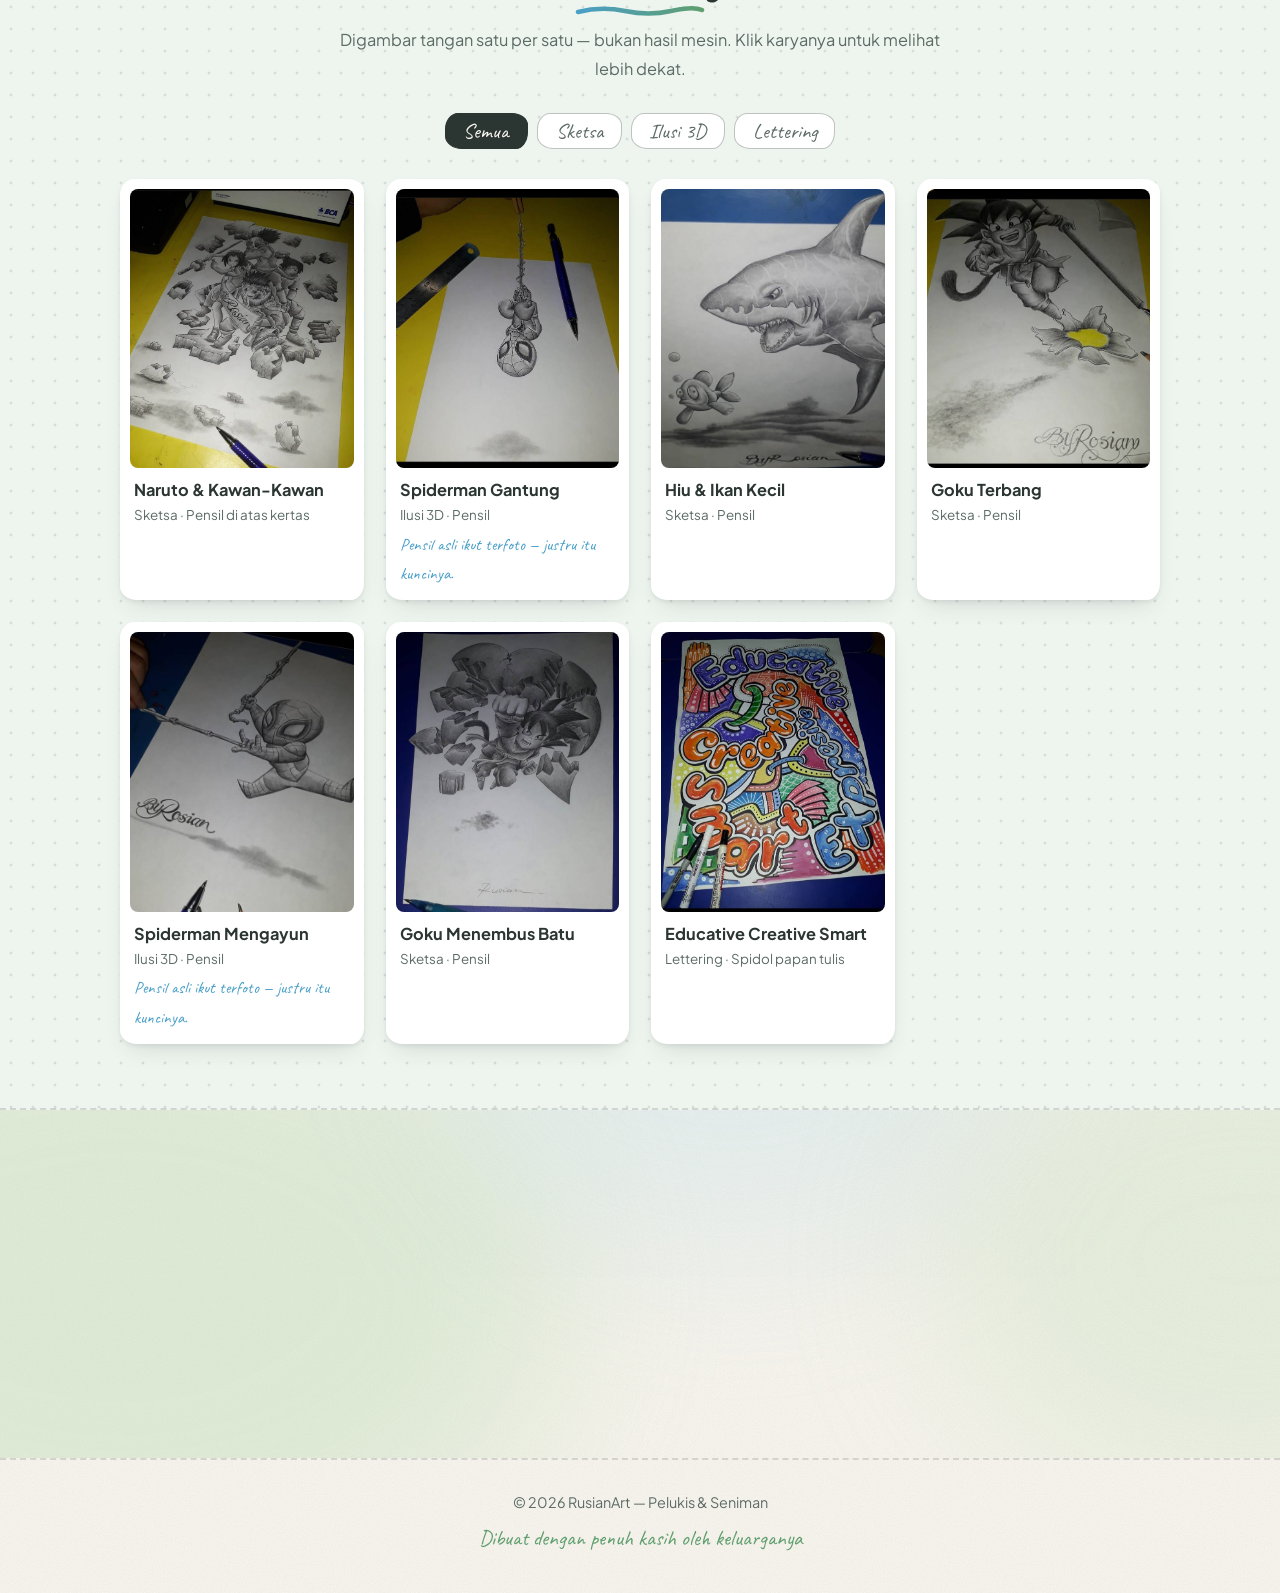
==== commit b9b94336: "Tambah markup layar pembuka: goresan SVG tulisan RusianArt dan ikon pensil" ====
--- a/index.html
+++ b/index.html
@@ -22,6 +22,28 @@
   <meta property="og:image" content="images/profil.jpg">
 </head>
 <body>
+  <!-- ====== layar pembuka: menyiapkan meja gambar ====== -->
+  <div id="pembuka" aria-hidden="true" title="Klik untuk langsung masuk">
+    <div class="pembuka-kertas">
+      <svg class="pembuka-tulis" viewBox="0 0 300 100" aria-hidden="true">
+        <path pathLength="1" d="M14 88 L14 36 Q28 30 38 40 Q44 48 34 55 L18 55 L42 88"/>
+        <path pathLength="1" d="M52 50 L52 72 Q53 81 60 81 Q67 81 67 72 L67 50 L67 79"/>
+        <path pathLength="1" d="M90 58 Q78 55 77 63 Q76 70 84 70 Q93 71 92 79 Q90 85 78 82"/>
+        <path pathLength="1" d="M102 52 L101 82"/>
+        <path pathLength="1" d="M100 40 Q102 38 104 40 Q102 42 100 40"/>
+        <path pathLength="1" d="M128 60 Q112 58 112 70 Q112 82 122 81 Q128 80 129 72 L128 60 L128 80"/>
+        <path pathLength="1" d="M140 82 L140 54 Q141 58 148 56 Q156 55 157 68 L157 82"/>
+        <path pathLength="1" d="M170 84 L183 35 L188 34 L200 84"/>
+        <path pathLength="1" d="M177 66 L194 65"/>
+        <path pathLength="1" d="M210 82 L210 54 Q210 58 216 54 Q222 52 223 58"/>
+        <path pathLength="1" d="M236 40 L235 74 Q235 82 243 81 Q246 80 248 77"/>
+        <path pathLength="1" d="M228 52 L246 50"/>
+      </svg>
+      <svg class="pembuka-pensil" viewBox="0 0 24 24" aria-hidden="true"><path d="M4 20l1.2-4L17 4.2a2 2 0 0 1 2.8 0l.6.6a2 2 0 0 1 0 2.8L8.4 19.4 4 20z" fill="none" stroke="currentColor" stroke-width="1.8" stroke-linejoin="round"/><path d="M14.5 6.5l3 3" stroke="currentColor" stroke-width="1.8"/></svg>
+      <p class="pembuka-teks">menyiapkan meja gambar…</p>
+    </div>
+  </div>
+
   <a class="skip-link" href="#karya">Langsung ke galeri karya</a>
 
   <header class="nav" id="nav">
--- a/style.css
+++ b/style.css
@@ -17,6 +17,8 @@
   --radius-wobble: 14px 16px 13px 17px / 16px 13px 17px 14px;
   --bayangan-kartu: 0 2px 4px rgba(43, 53, 50, .08), 0 12px 24px -10px rgba(43, 53, 50, .16);
   --grain: url("data:image/svg+xml,%3Csvg xmlns='http://www.w3.org/2000/svg' width='180' height='180'%3E%3Cfilter id='n'%3E%3CfeTurbulence type='fractalNoise' baseFrequency='0.9' numOctaves='2'/%3E%3CfeColorMatrix values='0 0 0 0 0 0 0 0 0 0 0 0 0 0 0 0 0 0 0.05 0'/%3E%3C/filter%3E%3Crect width='180' height='180' filter='url(%23n)'/%3E%3C/svg%3E");
+  --doodle: url("data:image/svg+xml,%3Csvg xmlns='http://www.w3.org/2000/svg' width='460' height='460' viewBox='0 0 460 460'%3E%3Cg fill='none' stroke='%232b3532' stroke-opacity='.09' stroke-width='2.5' stroke-linecap='round' stroke-linejoin='round'%3E%3Cpath d='M30 52 Q20 52 20 44 Q20 36 30 36 Q32 28 42 28 Q52 28 55 36 Q65 36 65 44 Q65 52 54 52 Z'/%3E%3Cpath transform='rotate(14 170 80)' d='M170 62 L174.5 73 L186 74 L177 81.5 L180 93 L170 86.5 L160 93 L163 81.5 L154 74 L165.5 73 Z'/%3E%3Cpath d='M328 58 Q334 52 340 58 Q346 66 338 72 Q328 79 322 70 Q316 59 326 52 Q340 44 350 54 Q358 64 350 74'/%3E%3Cg transform='rotate(-18 80 210)'%3E%3Cpath d='M66 232 L86 204 L91 207 L71 235 L65 236 Z'/%3E%3Cpath d='M86 204 L89 200 L94 203 L91 207'/%3E%3Cpath d='M65 236 L61 238 L63 232'/%3E%3C/g%3E%3Cg transform='rotate(12 350 200)'%3E%3Cpath d='M340 164 Q348 168 346 184 L334 184 Q332 168 340 164 Z'/%3E%3Cpath d='M334 184 L330 192 M346 184 L350 192 M338 184 Q341 189 342 184'/%3E%3Ccircle cx='340' cy='174' r='3'/%3E%3C/g%3E%3Cpath d='M154 320 Q162 312 170 320 T186 320 T202 320 T218 320'/%3E%3Ccircle cx='392' cy='316' r='4'/%3E%3Ccircle cx='404' cy='306' r='6'/%3E%3Ccircle cx='414' cy='320' r='3'/%3E%3Cpath transform='rotate(10 260 410)' d='M260 430 Q244 418 252 409 Q258 404 260 410 Q262 404 268 409 Q276 418 260 430 Z'/%3E%3Cpath transform='rotate(6 80 420)' d='M64 432 Q56 432 56 426 Q56 420 64 420 Q65 414 72 414 Q79 414 81 420 Q88 420 88 426 Q88 432 80 432 Z'/%3E%3C/g%3E%3C/svg%3E");
+  --cat-air: url("data:image/svg+xml,%3Csvg xmlns='http://www.w3.org/2000/svg' width='900' height='700' viewBox='0 0 900 700'%3E%3Cdefs%3E%3Cfilter id='k' x='-60%25' y='-60%25' width='220%25' height='220%25'%3E%3CfeGaussianBlur stdDeviation='45'/%3E%3C/filter%3E%3C/defs%3E%3Cellipse cx='690' cy='120' rx='210' ry='150' fill='%238ed0ee' opacity='.28' filter='url(%23k)'/%3E%3Cellipse cx='170' cy='560' rx='240' ry='170' fill='%23a8d5a2' opacity='.30' filter='url(%23k)'/%3E%3Cellipse cx='500' cy='420' rx='160' ry='120' fill='%238ed0ee' opacity='.16' filter='url(%23k)'/%3E%3Cellipse cx='780' cy='540' rx='170' ry='130' fill='%23a8d5a2' opacity='.22' filter='url(%23k)'/%3E%3Cellipse cx='420' cy='120' rx='150' ry='110' fill='%23a8d5a2' opacity='.16' filter='url(%23k)'/%3E%3C/svg%3E");
 }
 
 /* ---------- dasar ---------- */
@@ -210,6 +212,14 @@
   min-height: min(calc(100svh - 70px), 780px);
   display: grid;
   align-content: center;
+  background-color: var(--kertas);
+  background-image:
+    var(--doodle),
+    var(--cat-air),
+    var(--grain);
+  background-size: 460px 460px, 100% 100%, auto;
+  background-position: 0 0, center, 0 0;
+  background-repeat: repeat, no-repeat, repeat;
 }
 .hero-dalam {
   max-width: 1080px;
@@ -360,7 +370,7 @@
   gap: 7px;
   font-size: 1.2rem;
   color: var(--tinta-lembut);
-  animation: kelip 2.4s ease-in-out infinite;
+  animation: masukHalus .6s ease 2.1s both, kelip 2.4s ease-in-out 2.7s infinite;
   transition: opacity .5s ease;
 }
 .drag-hint svg { width: 26px; height: 16px; }
@@ -479,7 +489,9 @@
 
 /* ---------- karya ---------- */
 .karya {
-  background: var(--kertas-2);
+  background-color: var(--kertas-2);
+  background-image: radial-gradient(rgba(43, 53, 50, .12) 1.3px, transparent 1.7px);
+  background-size: 22px 22px;
   border-top: 2px dashed rgba(43, 53, 50, .16);
   border-bottom: 2px dashed rgba(43, 53, 50, .16);
 }
@@ -586,6 +598,15 @@
 }
 
 /* ---------- kontak ---------- */
+.kontak {
+  background-color: var(--kertas);
+  background-image:
+    var(--cat-air),
+    var(--grain);
+  background-size: 130% auto, auto;
+  background-position: center 90%, 0 0;
+  background-repeat: no-repeat, repeat;
+}
 .tengah-kontak { max-width: 660px; text-align: center; }
 .tengah-kontak .judul-bagian { text-align: center; }
 .kontak-aksi {
@@ -724,3 +745,130 @@
   html.js .coret path { stroke-dashoffset: 0; }
   .drag-hint { display: none; }
 }
+
+/* =========================================================
+   LAYAR PEMBUKA — pensil menulis "RusianArt"
+   Koreografi murni CSS: bila animasi dimatikan (mode hemat /
+   gerak minim), semua elemen otomatis langsung terlihat,
+   karena kondisi tersembunyi hanya ada di dalam keyframes.
+   ========================================================= */
+#pembuka {
+  position: fixed;
+  inset: 0;
+  z-index: 100;
+  background-color: var(--kertas);
+  background-image: var(--doodle), var(--grain);
+  display: grid;
+  place-items: center;
+  cursor: pointer;
+  animation: pembukaTutup .68s cubic-bezier(.75, 0, .25, 1) 1.38s forwards;
+}
+.pembuka-kertas {
+  text-align: center;
+  animation: munculLembut .35s ease both;
+}
+.pembuka-tulis {
+  width: min(300px, 74vw);
+  height: auto;
+  overflow: visible;
+}
+.pembuka-tulis path {
+  fill: none;
+  stroke: var(--tinta);
+  stroke-width: 3.4;
+  stroke-linecap: round;
+  stroke-linejoin: round;
+  stroke-dasharray: 1;
+  stroke-dashoffset: 1;
+  opacity: .88;
+  animation: tulisHuruf .3s ease forwards;
+}
+/* jeda antar goresan — terasa ditulis huruf per huruf */
+.pembuka-tulis path:nth-child(1)  { animation-delay: .20s; }
+.pembuka-tulis path:nth-child(2)  { animation-delay: .26s; }
+.pembuka-tulis path:nth-child(3)  { animation-delay: .32s; }
+.pembuka-tulis path:nth-child(4)  { animation-delay: .38s; }
+.pembuka-tulis path:nth-child(5)  { animation-delay: .44s; }
+.pembuka-tulis path:nth-child(6)  { animation-delay: .50s; }
+.pembuka-tulis path:nth-child(7)  { animation-delay: .56s; }
+.pembuka-tulis path:nth-child(8)  { animation-delay: .62s; }
+.pembuka-tulis path:nth-child(9)  { animation-delay: .68s; }
+.pembuka-tulis path:nth-child(10) { animation-delay: .74s; }
+.pembuka-tulis path:nth-child(11) { animation-delay: .80s; }
+.pembuka-tulis path:nth-child(12) { animation-delay: .86s; }
+
+.pembuka-pensil {
+  width: 26px;
+  height: 26px;
+  color: var(--tinta);
+  margin: 12px auto 0;
+  animation: pensilNulis .9s ease-in-out .2s, pensilAngkat .45s ease 1.12s forwards;
+}
+.pembuka-teks {
+  font-family: "Caveat", cursive;
+  font-size: 1.3rem;
+  color: var(--tinta-lembut);
+  margin-top: 6px;
+  animation: munculLembut .4s ease .95s both;
+}
+
+@keyframes tulisHuruf { to { stroke-dashoffset: 0; } }
+@keyframes munculLembut { from { opacity: 0; translate: 0 14px; } }
+@keyframes pembukaTutup { to { translate: 0 -102%; } }
+@keyframes pensilNulis {
+  0%, 100% { rotate: -6deg; }
+  30% { rotate: 6deg; }
+  65% { rotate: -3deg; }
+}
+@keyframes pensilAngkat {
+  to { translate: 0 -34px; rotate: -30deg; opacity: 0; }
+}
+
+/* ---------- masuk berjenjang setelah pembuka terangkat ---------- */
+.hero-teks > * {
+  animation: masukHalus .65s cubic-bezier(.2, .7, .3, 1) both;
+}
+.hero-teks > *:nth-child(1) { animation-delay: 1.45s; }
+.hero-teks > *:nth-child(2) { animation-delay: 1.51s; }
+.hero-teks > *:nth-child(3) { animation-delay: 1.57s; }
+.hero-teks > *:nth-child(4) { animation-delay: 1.65s; }
+.hero-teks > *:nth-child(5) { animation-delay: 1.75s; }
+/* huruf "RusianArt" di judul digambar belakangan, serasi dengan cascade */
+html.js .coret-nama.muncul path { transition-delay: 1.7s; }
+
+.paper {
+  animation: kertasMasuk .72s cubic-bezier(.25, .8, .35, 1) both;
+}
+/* kartu terdekat (lettering) dulu, lalu sisanya bergiliran */
+.stage .paper:nth-child(7) { animation-delay: 1.52s; }
+.stage .paper:nth-child(1) { animation-delay: 1.60s; }
+.stage .paper:nth-child(2) { animation-delay: 1.68s; }
+.stage .paper:nth-child(3) { animation-delay: 1.76s; }
+.stage .paper:nth-child(4) { animation-delay: 1.84s; }
+.stage .paper:nth-child(5) { animation-delay: 1.92s; }
+.stage .paper:nth-child(6) { animation-delay: 2.00s; }
+
+@keyframes masukHalus {
+  from { opacity: 0; translate: 0 22px; }
+}
+@keyframes kertasMasuk {
+  from { opacity: 0; translate: 0 36px; }
+}
+
+/* ---------- lewati pembuka (klik / HP lemot) ---------- */
+html.lompati-pembuka #pembuka { display: none; }
+html.lompati-pembuka .hero-teks > *,
+html.lompati-pembuka .paper,
+html.lompati-pembuka .drag-hint,
+html.lompati-pembuka .pembuka-kertas {
+  animation-duration: .01ms !important;
+  animation-delay: 0s !important;
+}
+html.lompati-pembuka .coret path { transition-delay: 0s !important; }
+
+/* kunci gulir selama koreografi (dilepas JS; tanpa JS: bebas gulir) */
+html.kunci body { overflow: hidden; }
+
+@media (prefers-reduced-motion: reduce) {
+  #pembuka { display: none; }
+}
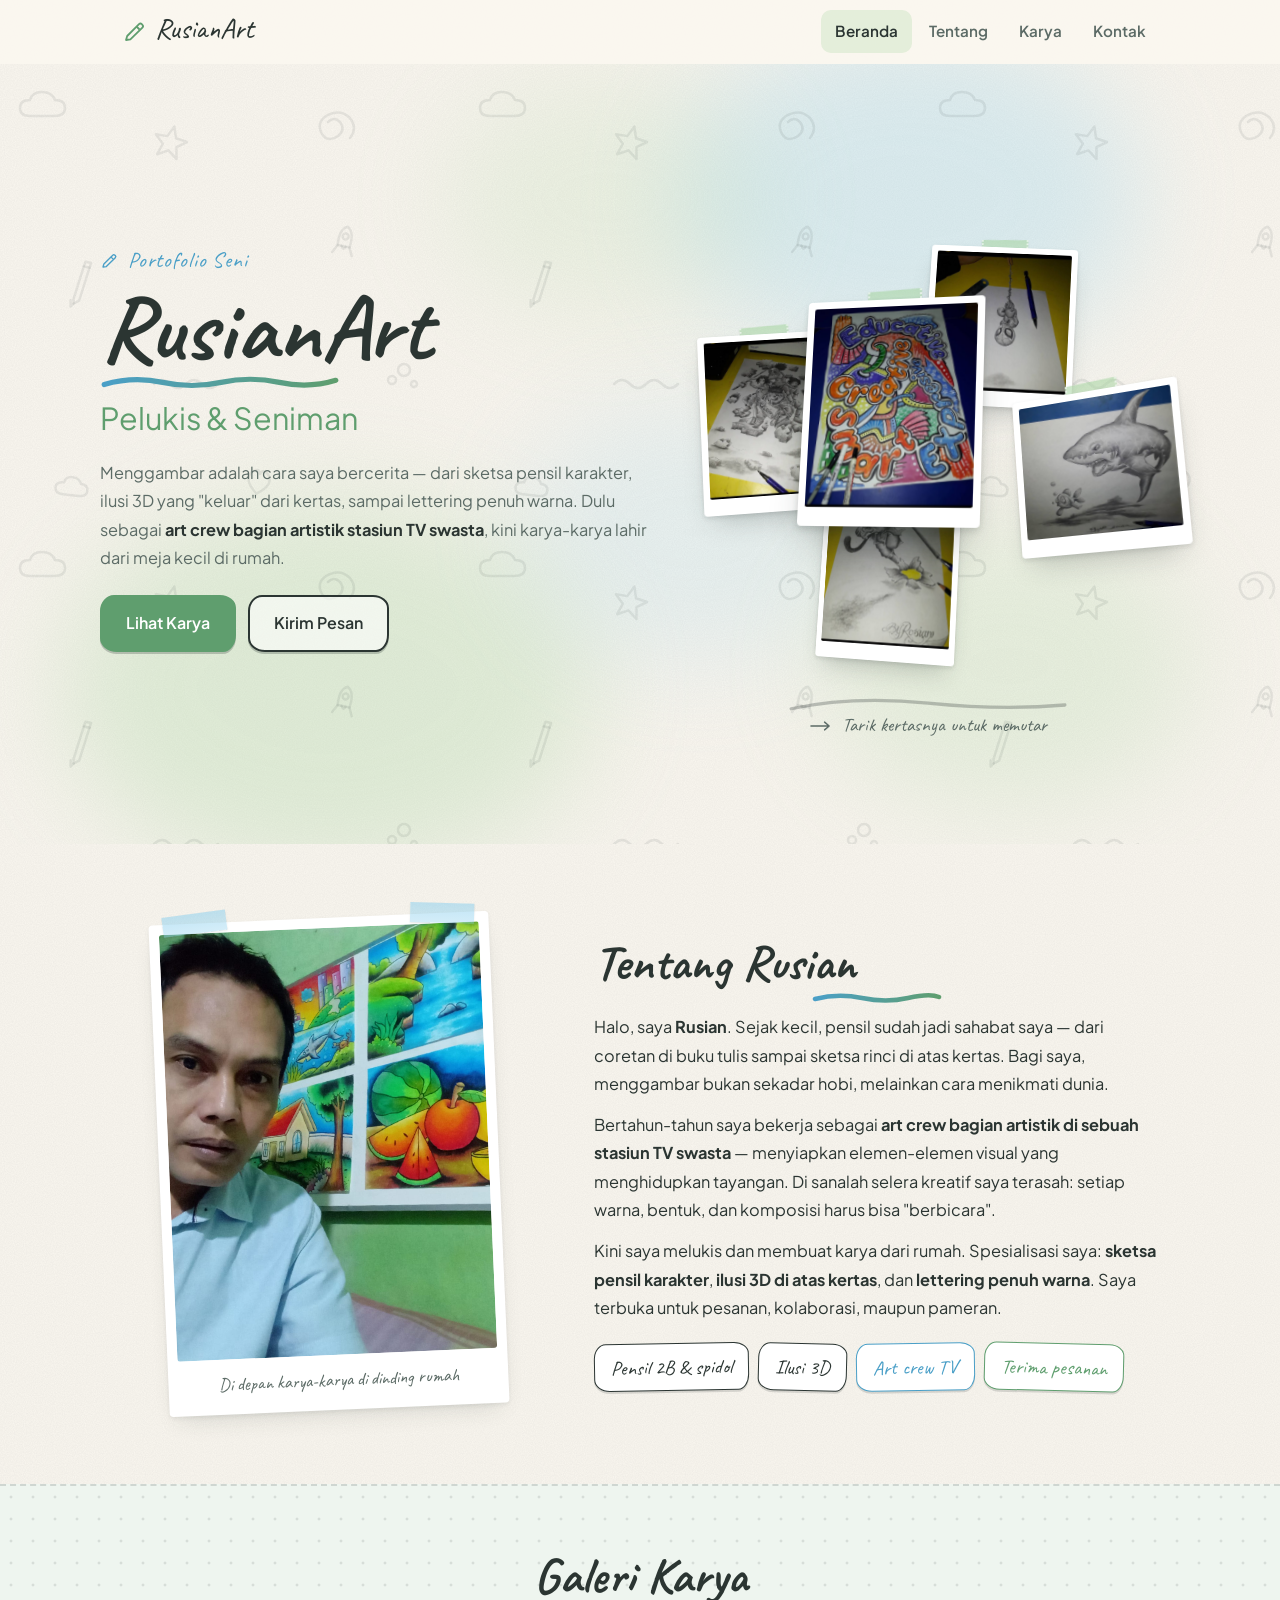
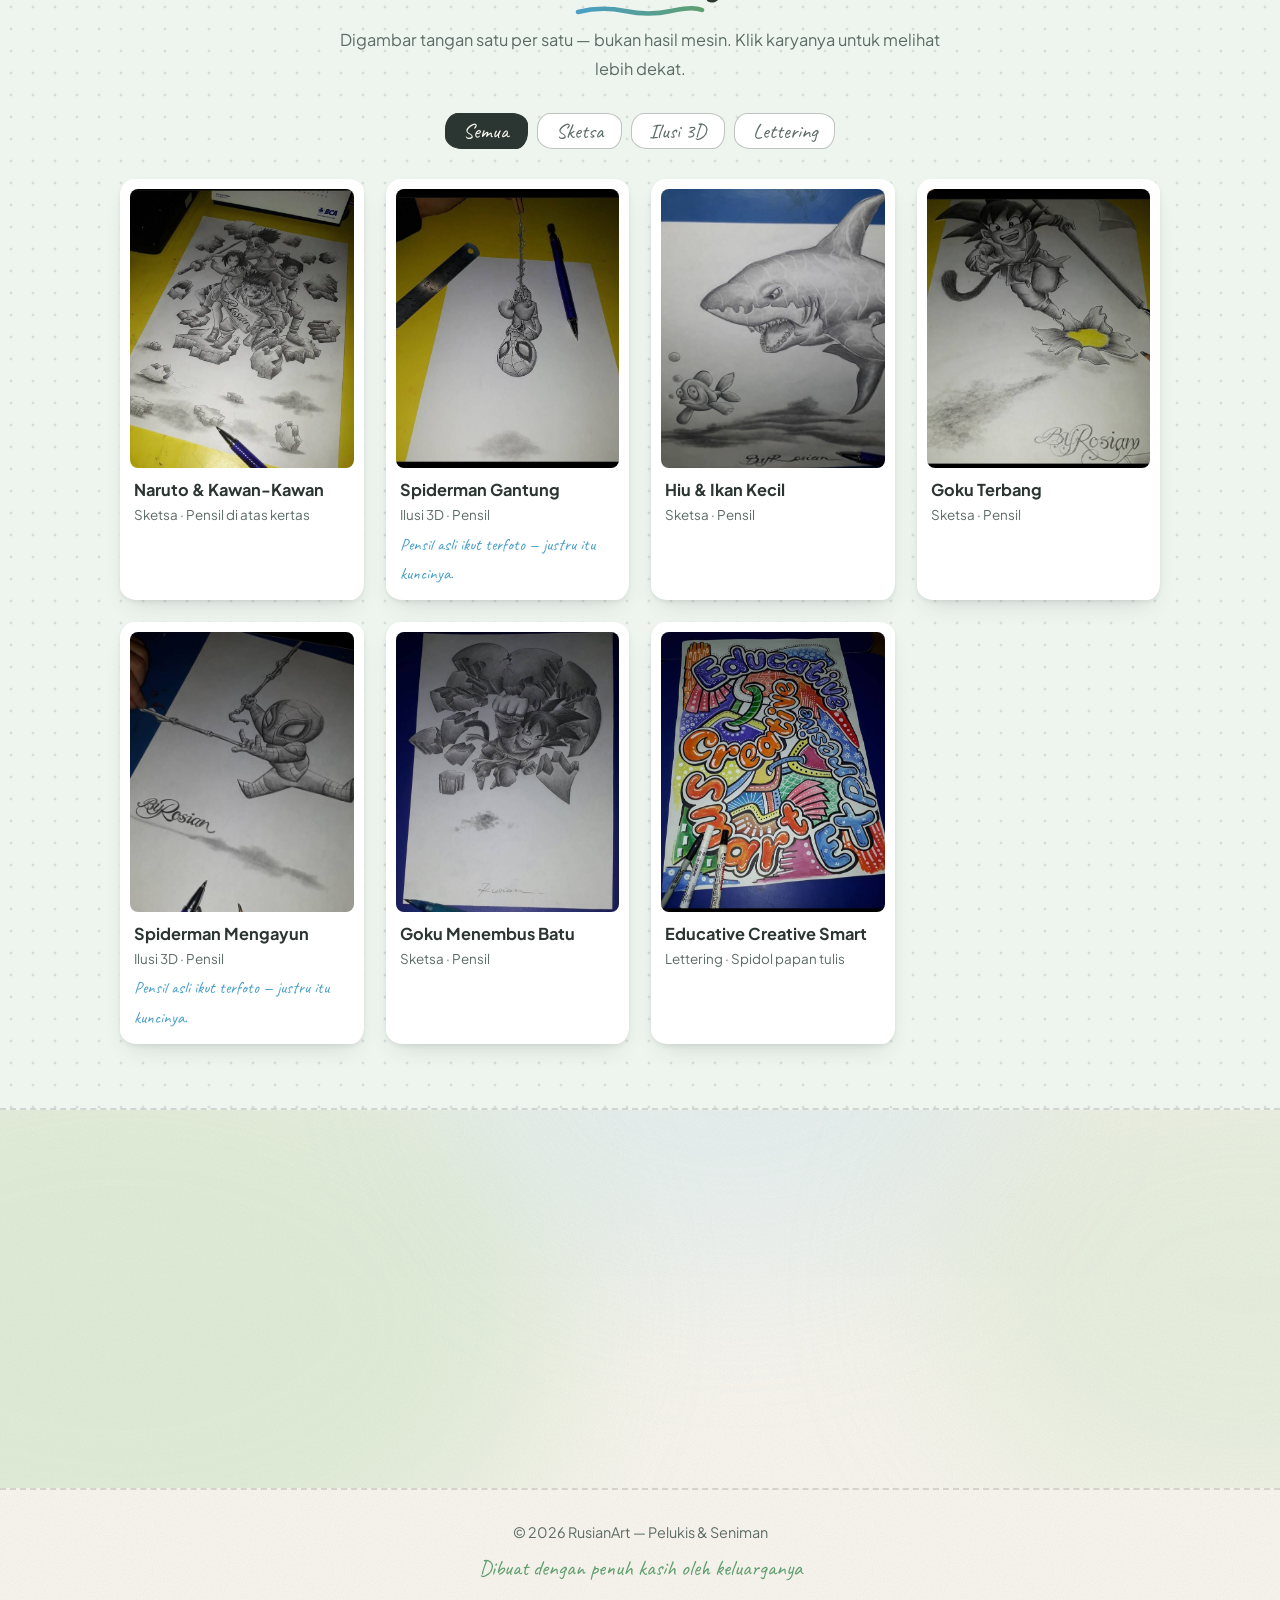
==== commit 2c44ec80: "Isi kontak asli: WhatsApp, email, Instagram, lengkap og:image dan og:url" ====
--- a/index.html
+++ b/index.html
@@ -18,8 +18,8 @@
   <meta property="og:type" content="website">
   <meta property="og:title" content="RusianArt — Pelukis &amp; Seniman">
   <meta property="og:description" content="Sketsa pensil, ilusi 3D di atas kertas, dan lettering penuh warna.">
-  <!-- GANTI: setelah online, isi og:image dengan alamat lengkap, mis. https://usernameanda.github.io/rusianart/images/profil.jpg -->
-  <meta property="og:image" content="images/profil.jpg">
+  <meta property="og:image" content="https://lorantz07.github.io/PortofolioArt/images/profil.jpg">
+  <meta property="og:url" content="https://lorantz07.github.io/PortofolioArt/">
 </head>
 <body>
   <!-- ====== layar pembuka: menyiapkan meja gambar ====== -->
@@ -319,21 +319,27 @@
         </p>
 
         <div class="kontak-aksi">
-          <!-- GANTI: nomor WhatsApp asli (format internasional tanpa +) -->
-          <a class="tombol tombol-wa" href="https://wa.me/6281234567890" target="_blank" rel="noopener">
-            <svg viewBox="0 0 24 24" aria-hidden="true"><path d="M12 3a9 9 0 0 0-7.8 13.5L3 21l4.6-1.2A9 9 0 1 0 12 3z" fill="none" stroke="currentColor" stroke-width="1.8"/><path d="M8.8 9.2c0 3.3 2.7 6 6 6l1.5-1.5-2-1.5-1 .8a4 4 0 0 1-2.3-2.3l.8-1-1.5-2-1.5 1.5z" fill="currentColor" stroke="none"/></svg>
-            WhatsApp
-          </a>
-          <!-- GANTI: alamat email asli -->
-          <a class="tombol tombol-email" href="mailto:halo@rusianart.id">
-            <svg viewBox="0 0 24 24" aria-hidden="true"><rect x="3" y="5" width="18" height="14" rx="2.5" fill="none" stroke="currentColor" stroke-width="1.8"/><path d="M4 7l8 6 8-6" fill="none" stroke="currentColor" stroke-width="1.8" stroke-linecap="round" stroke-linejoin="round"/></svg>
-            Email
-          </a>
-          <!-- GANTI: username Instagram asli -->
-          <a class="tombol tombol-ig" href="https://instagram.com/rusianart" target="_blank" rel="noopener">
-            <svg viewBox="0 0 24 24" aria-hidden="true"><rect x="3.5" y="3.5" width="17" height="17" rx="4.5" fill="none" stroke="currentColor" stroke-width="1.8"/><circle cx="12" cy="12" r="4" fill="none" stroke="currentColor" stroke-width="1.8"/><circle cx="17.2" cy="6.8" r="1.2" fill="currentColor"/></svg>
-            Instagram
-          </a>
+          <div class="kontak-item">
+            <a class="tombol tombol-wa" href="https://wa.me/6283893704733" target="_blank" rel="noopener" aria-label="WhatsApp: +62 838-9370-4733">
+              <svg viewBox="0 0 24 24" aria-hidden="true"><path d="M12 3a9 9 0 0 0-7.8 13.5L3 21l4.6-1.2A9 9 0 1 0 12 3z" fill="none" stroke="currentColor" stroke-width="1.8"/><path d="M8.8 9.2c0 3.3 2.7 6 6 6l1.5-1.5-2-1.5-1 .8a4 4 0 0 1-2.3-2.3l.8-1-1.5-2-1.5 1.5z" fill="currentColor" stroke="none"/></svg>
+              WhatsApp
+            </a>
+            <p class="kontak-nilai">+62 838-9370-4733</p>
+          </div>
+          <div class="kontak-item">
+            <a class="tombol tombol-email" href="mailto:arofikrosian@gmail.com?subject=Pesan%20dari%20website%20portofolio">
+              <svg viewBox="0 0 24 24" aria-hidden="true"><rect x="3" y="5" width="18" height="14" rx="2.5" fill="none" stroke="currentColor" stroke-width="1.8"/><path d="M4 7l8 6 8-6" fill="none" stroke="currentColor" stroke-width="1.8" stroke-linecap="round" stroke-linejoin="round"/></svg>
+              Email
+            </a>
+            <p class="kontak-nilai">arofikrosian@gmail.com</p>
+          </div>
+          <div class="kontak-item">
+            <a class="tombol tombol-ig" href="https://instagram.com/rosian.anwar" target="_blank" rel="noopener" aria-label="Instagram: @rosian.anwar">
+              <svg viewBox="0 0 24 24" aria-hidden="true"><rect x="3.5" y="3.5" width="17" height="17" rx="4.5" fill="none" stroke="currentColor" stroke-width="1.8"/><circle cx="12" cy="12" r="4" fill="none" stroke="currentColor" stroke-width="1.8"/><circle cx="17.2" cy="6.8" r="1.2" fill="currentColor"/></svg>
+              Instagram
+            </a>
+            <p class="kontak-nilai">@rosian.anwar</p>
+          </div>
         </div>
       </div>
     </section>
--- a/style.css
+++ b/style.css
@@ -612,7 +612,22 @@
 .kontak-aksi {
   display: grid;
   gap: 12px;
-  margin-top: 8px;
+  margin: 8px auto 0;
+  max-width: 360px;
+}
+.kontak-item .tombol {
+  width: 100%;
+  justify-content: center;
+}
+.kontak-item {
+  display: grid;
+  justify-items: center;
+  gap: 6px;
+}
+.kontak-nilai {
+  font-size: .84rem;
+  font-weight: 600;
+  color: var(--tinta-lembut);
 }
 
 /* ---------- footer ---------- */
@@ -712,6 +727,7 @@
     grid-template-columns: repeat(3, auto);
     justify-content: center;
   }
+  .kontak-item .tombol { width: auto; }
 }
 
 @media (min-width: 1001px) {
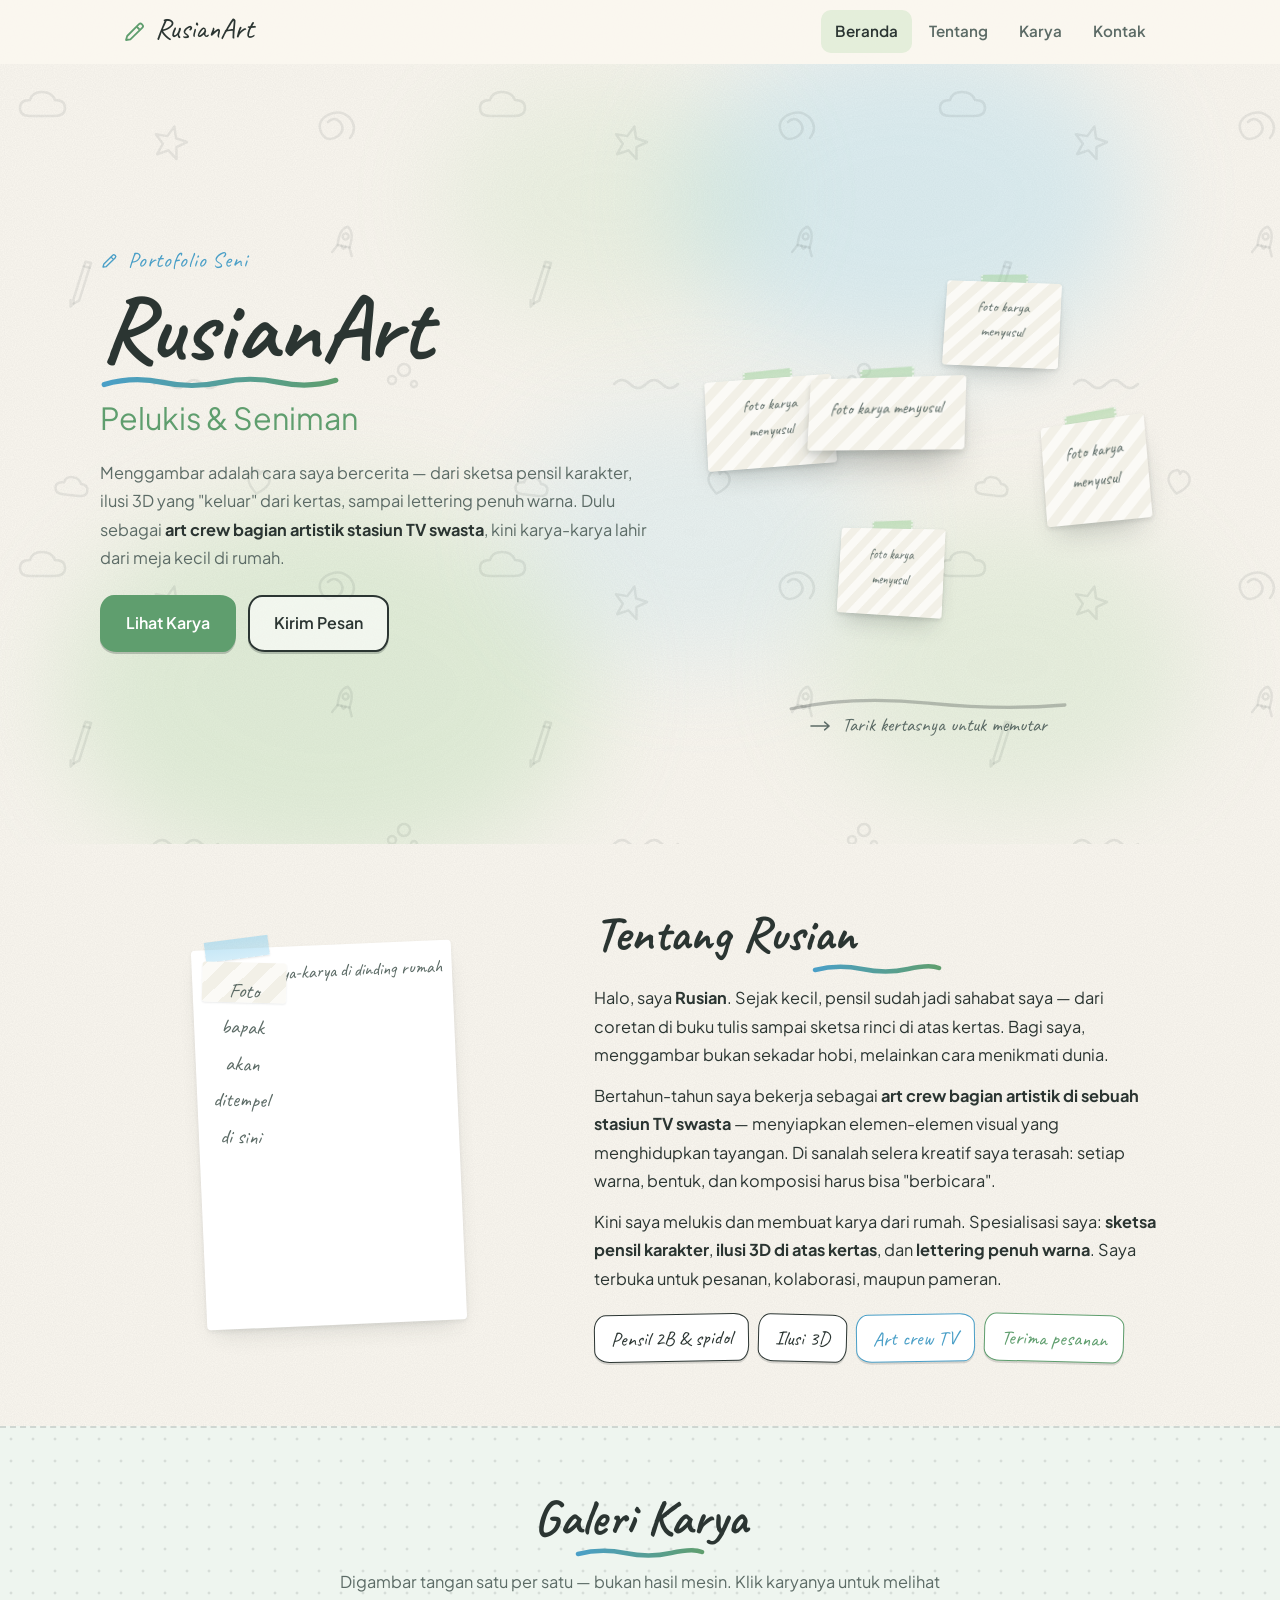
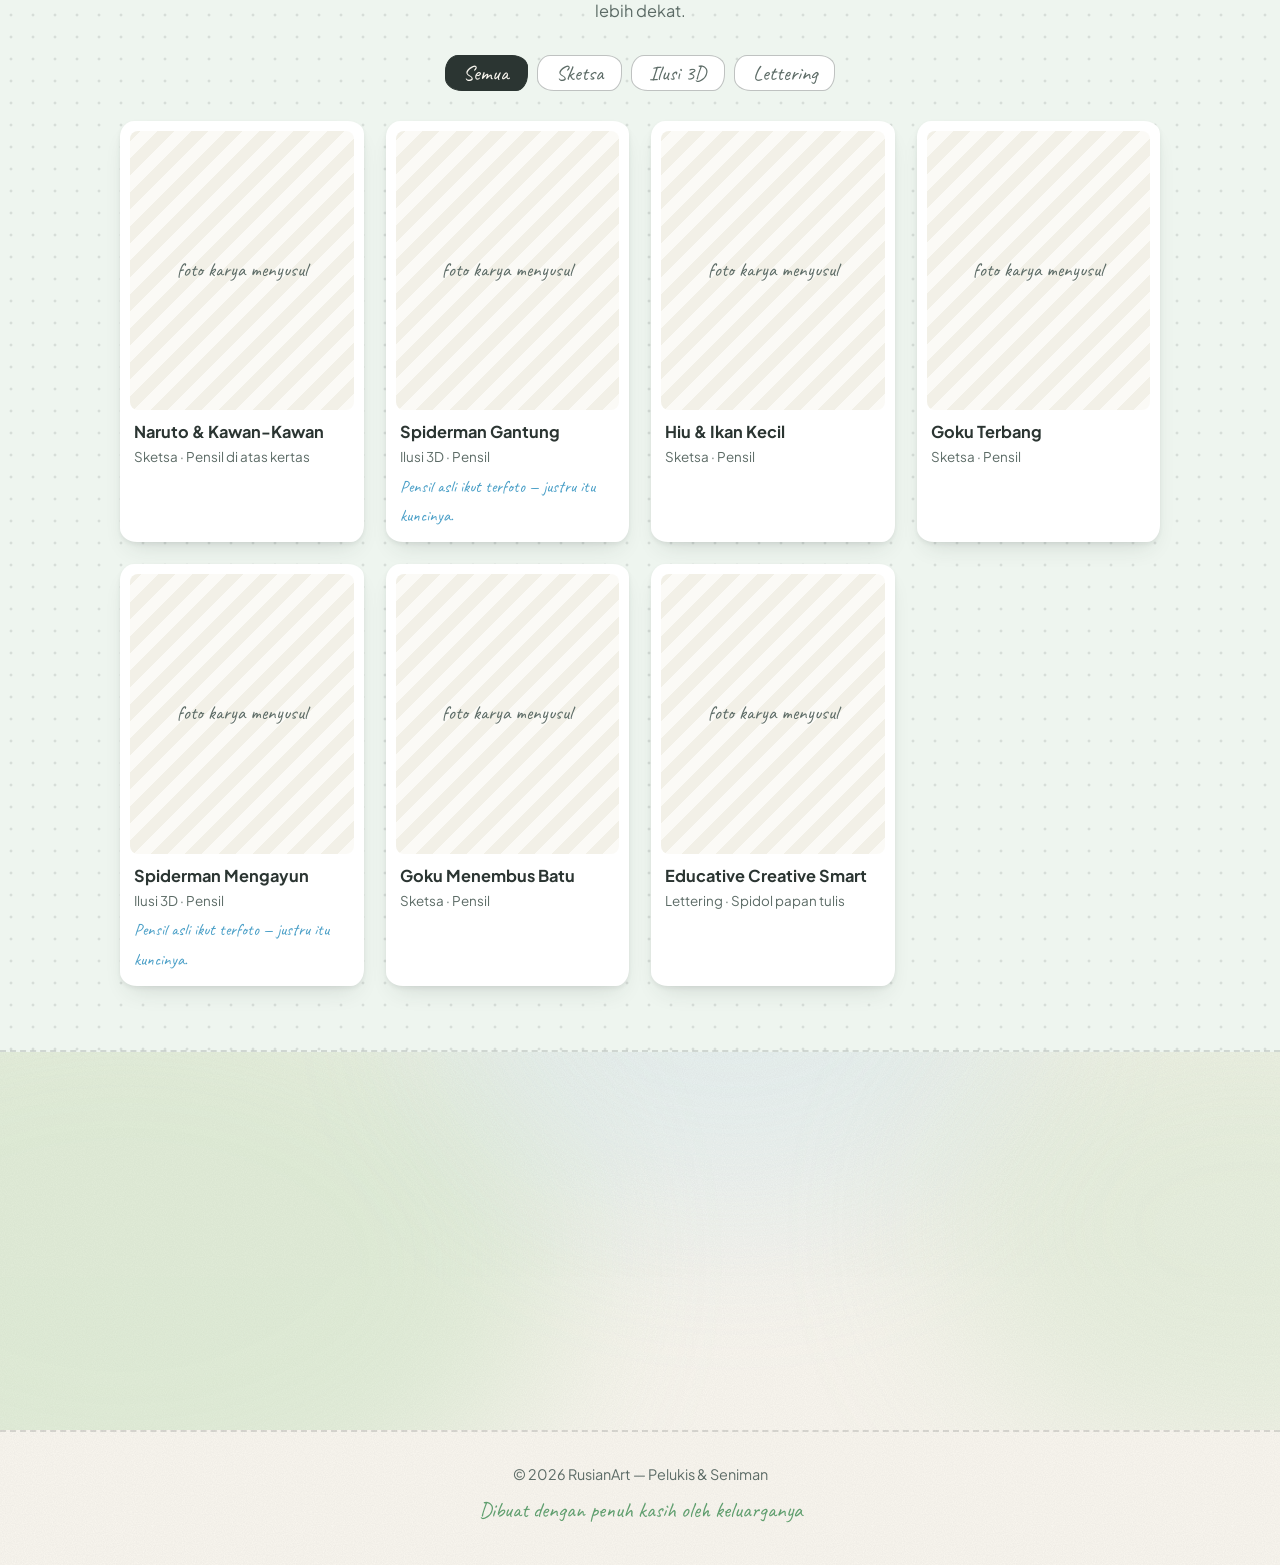
==== commit 64bad49b: "Gunakan gambar versi kecil di panggung dan kartu, kunci dimensi, dan awalkoneksi ke gudang" ====
--- a/index.html
+++ b/index.html
@@ -11,6 +11,7 @@
 
   <link rel="preconnect" href="https://fonts.googleapis.com">
   <link rel="preconnect" href="https://fonts.gstatic.com" crossorigin>
+  <link rel="preconnect" href="https://yqlexaetlxhdcyjwjdwd.supabase.co" crossorigin>
   <link href="https://fonts.googleapis.com/css2?family=Caveat:wght@700&family=Plus+Jakarta+Sans:wght@400;600&display=swap" rel="stylesheet">
 
   <link rel="stylesheet" href="style.css">
@@ -93,37 +94,37 @@
 
               <figure class="paper" style="--x:-170px;--y:-30px;--z:40px;--rz:-5deg;--ry:18deg;--h:175px;--d:.3s" data-title="Naruto & Kawan-Kawan">
                 <span class="tape"></span>
-                <span class="paper-isi"><img src="images/karya-naruto.jpg" alt="" decoding="async"></span>
+                <span class="paper-isi"><img src="images/kecil/karya-naruto.jpg" alt="" decoding="async"></span>
               </figure>
 
               <figure class="paper" style="--x:185px;--y:40px;--z:60px;--rz:-3deg;--ry:-15deg;--h:135px;--d:1.1s" data-title="Hiu & Ikan Kecil">
                 <span class="tape"></span>
-                <span class="paper-isi"><img src="images/karya-hiu.jpg" alt="" decoding="async"></span>
+                <span class="paper-isi"><img src="images/kecil/karya-hiu.jpg" alt="" decoding="async"></span>
               </figure>
 
               <figure class="paper" style="--x:-70px;--y:130px;--z:-80px;--rz:3deg;--ry:-12deg;--h:175px;--d:1.7s" data-title="Goku Terbang">
                 <span class="tape"></span>
-                <span class="paper-isi"><img src="images/karya-goku-terbang.jpg" alt="" decoding="async"></span>
+                <span class="paper-isi"><img src="images/kecil/karya-goku-terbang.jpg" alt="" decoding="async"></span>
               </figure>
 
               <figure class="paper" style="--x:70px;--y:-150px;--z:-60px;--rz:4deg;--ry:10deg;--h:165px;--d:.8s" data-title="Spiderman Gantung">
                 <span class="tape"></span>
-                <span class="paper-isi"><img src="images/karya-spiderman-gantung.jpg" alt="" decoding="async"></span>
+                <span class="paper-isi"><img src="images/kecil/karya-spiderman-gantung.jpg" alt="" decoding="async"></span>
               </figure>
 
               <figure class="paper paper--sembunyi" style="--x:250px;--y:-100px;--z:-130px;--rz:6deg;--ry:-20deg;--h:185px;--d:1.4s" data-title="Spiderman Mengayun">
                 <span class="tape"></span>
-                <span class="paper-isi"><img src="images/karya-spiderman-ayun.jpg" alt="" decoding="async"></span>
+                <span class="paper-isi"><img src="images/kecil/karya-spiderman-ayun.jpg" alt="" decoding="async"></span>
               </figure>
 
               <figure class="paper paper--sembunyi" style="--x:-250px;--y:-120px;--z:-120px;--rz:-4deg;--ry:22deg;--h:185px;--d:2s" data-title="Goku Menembus Batu">
                 <span class="tape"></span>
-                <span class="paper-isi"><img src="images/karya-goku-pukul.jpg" alt="" decoding="async"></span>
+                <span class="paper-isi"><img src="images/kecil/karya-goku-pukul.jpg" alt="" decoding="async"></span>
               </figure>
 
               <figure class="paper paper--depan" style="--x:0px;--y:-10px;--z:150px;--rz:2deg;--ry:0deg;--h:195px;--d:0s" data-title="Educative Creative Smart">
                 <span class="tape"></span>
-                <span class="paper-isi"><img src="images/karya-lettering.jpg" alt="" decoding="async"></span>
+                <span class="paper-isi"><img src="images/kecil/karya-lettering.jpg" alt="" decoding="async"></span>
               </figure>
 
             </div>
@@ -145,7 +146,7 @@
       <div class="bagian-dalam tentang-dalam anim-muncul">
         <div class="tentang-foto">
           <figure class="foto-bingkai">
-            <img src="images/profil.jpg" alt="Rusian berfoto di depan beberapa karya lukisannya" decoding="async" loading="lazy" width="966" height="1288">
+            <img src="images/kecil/profil.jpg" alt="Rusian berfoto di depan beberapa karya lukisannya" decoding="async" loading="lazy" width="480" height="640">
             <figcaption>Di depan karya-karya di dinding rumah</figcaption>
           </figure>
         </div>
@@ -191,7 +192,7 @@
         </h2>
         <p class="sub-bagian tengah anim-muncul">Digambar tangan satu per satu — bukan hasil mesin. Klik karyanya untuk melihat lebih dekat.</p>
 
-        <div class="filter" role="group" aria-label="Saring kategori karya">
+        <div class="filter" id="filter" role="group" aria-label="Saring kategori karya">
           <button class="filter-btn aktif" type="button" data-filter="semua" aria-pressed="true">Semua</button>
           <button class="filter-btn" type="button" data-filter="sketsa" aria-pressed="false">Sketsa</button>
           <button class="filter-btn" type="button" data-filter="ilusi3d" aria-pressed="false">Ilusi 3D</button>
@@ -204,8 +205,8 @@
             <button class="kartu-btn" type="button"
               data-img="images/karya-naruto.jpg" data-title="Naruto & Kawan-Kawan" data-medium="Sketsa · Pensil di atas kertas">
               <span class="kartu-gambar">
-                <img src="images/karya-naruto.jpg" alt="Sketsa pensil beberapa karakter anime Naruto di atas bebatuan melayang"
-                     loading="lazy" decoding="async" width="720" height="937">
+                <img src="images/kecil/karya-naruto.jpg" alt="Sketsa pensil beberapa karakter anime Naruto di atas bebatuan melayang"
+                     loading="lazy" decoding="async" width="492" height="640">
               </span>
               <figcaption>
                 <h3>Naruto &amp; Kawan-Kawan</h3>
@@ -218,8 +219,8 @@
             <button class="kartu-btn" type="button"
               data-img="images/karya-spiderman-gantung.jpg" data-title="Spiderman Gantung" data-medium="Ilusi 3D · Pensil">
               <span class="kartu-gambar">
-                <img src="images/karya-spiderman-gantung.jpg" alt="Gambar Spiderman yang tampak menggantung di tali laba-laba, dengan pensil asli menggantung di atas kertas sebagai bagian ilusinya"
-                     loading="lazy" decoding="async" width="720" height="761">
+                <img src="images/kecil/karya-spiderman-gantung.jpg" alt="Gambar Spiderman yang tampak menggantung di tali laba-laba, dengan pensil asli menggantung di atas kertas sebagai bagian ilusinya"
+                     loading="lazy" decoding="async" width="606" height="640">
               </span>
               <figcaption>
                 <h3>Spiderman Gantung</h3>
@@ -233,8 +234,8 @@
             <button class="kartu-btn" type="button"
               data-img="images/karya-hiu.jpg" data-title="Hiu & Ikan Kecil" data-medium="Sketsa · Pensil">
               <span class="kartu-gambar">
-                <img src="images/karya-hiu.jpg" alt="Sketsa pensil hiu besar menghadap ikan kecil yang tampak ketakutan"
-                     loading="lazy" decoding="async" width="720" height="616">
+                <img src="images/kecil/karya-hiu.jpg" alt="Sketsa pensil hiu besar menghadap ikan kecil yang tampak ketakutan"
+                     loading="lazy" decoding="async" width="640" height="548">
               </span>
               <figcaption>
                 <h3>Hiu &amp; Ikan Kecil</h3>
@@ -247,8 +248,8 @@
             <button class="kartu-btn" type="button"
               data-img="images/karya-goku-terbang.jpg" data-title="Goku Terbang" data-medium="Sketsa · Pensil">
               <span class="kartu-gambar">
-                <img src="images/karya-goku-terbang.jpg" alt="Sketsa pensil Goku kecil terbang memecahkan bunga besi"
-                     loading="lazy" decoding="async" width="720" height="761">
+                <img src="images/kecil/karya-goku-terbang.jpg" alt="Sketsa pensil Goku kecil terbang memecahkan bunga besi"
+                     loading="lazy" decoding="async" width="606" height="640">
               </span>
               <figcaption>
                 <h3>Goku Terbang</h3>
@@ -261,8 +262,8 @@
             <button class="kartu-btn" type="button"
               data-img="images/karya-spiderman-ayun.jpg" data-title="Spiderman Mengayun" data-medium="Ilusi 3D · Pensil">
               <span class="kartu-gambar">
-                <img src="images/karya-spiderman-ayun.jpg" alt="Gambar Spiderman mengayun dengan jaring, pensil dan pensil warna ikut terfoto sebagai bagian ilusinya"
-                     loading="lazy" decoding="async" width="525" height="744">
+                <img src="images/kecil/karya-spiderman-ayun.jpg" alt="Gambar Spiderman mengayun dengan jaring, pensil dan pensil warna ikut terfoto sebagai bagian ilusinya"
+                     loading="lazy" decoding="async" width="452" height="640">
               </span>
               <figcaption>
                 <h3>Spiderman Mengayun</h3>
@@ -276,8 +277,8 @@
             <button class="kartu-btn" type="button"
               data-img="images/karya-goku-pukul.jpg" data-title="Goku Menembus Batu" data-medium="Sketsa · Pensil">
               <span class="kartu-gambar">
-                <img src="images/karya-goku-pukul.jpg" alt="Sketsa pensil Goku mengepulkan tangan menembus batu-batu yang pecah"
-                     loading="lazy" decoding="async" width="720" height="842">
+                <img src="images/kecil/karya-goku-pukul.jpg" alt="Sketsa pensil Goku mengepulkan tangan menembus batu-batu yang pecah"
+                     loading="lazy" decoding="async" width="547" height="640">
               </span>
               <figcaption>
                 <h3>Goku Menembus Batu</h3>
@@ -290,8 +291,8 @@
             <button class="kartu-btn" type="button"
               data-img="images/karya-lettering.jpg" data-title="Educative Creative Smart" data-medium="Lettering · Spidol papan tulis">
               <span class="kartu-gambar">
-                <img src="images/karya-lettering.jpg" alt="Karya lettering penuh warna dengan tulisan Educative, Creative, Smart, dan Expressive"
-                     loading="lazy" decoding="async" width="720" height="862">
+                <img src="images/kecil/karya-lettering.jpg" alt="Karya lettering penuh warna dengan tulisan Educative, Creative, Smart, dan Expressive"
+                     loading="lazy" decoding="async" width="535" height="640">
               </span>
               <figcaption>
                 <h3>Educative Creative Smart</h3>
--- a/style.css
+++ b/style.css
@@ -646,11 +646,15 @@
 
 /* ---------- lightbox ---------- */
 .lightbox {
+  position: fixed;
+  inset: 0;
+  margin: auto;
+  width: fit-content;
+  height: fit-content;
+  overflow: visible;
   border: 0;
   background: transparent;
   padding: 0;
-  max-width: 94vw;
-  max-height: 92vh;
 }
 .lightbox::backdrop { background: rgba(30, 38, 35, .62); }
 .lightbox[open] .lb-isi { animation: lbMuncul .28s ease; }
@@ -698,6 +702,15 @@
 }
 .lb-tutup svg { width: 18px; height: 18px; }
 
+/* lightbox di layar sempit */
+@media (max-width: 640px) {
+  .lb-isi { padding: 10px 10px 12px; border-radius: 12px; }
+  .lb-isi img { max-width: calc(100vw - 52px); max-height: 62vh; }
+  .lb-tutup { top: -10px; right: -8px; width: 36px; height: 36px; }
+  .lb-tutup svg { width: 16px; height: 16px; }
+  .lb-cap { font-size: .88rem; }
+}
+
 /* ---------- responsif ---------- */
 @media (min-width: 641px) {
   .hero-panggung { height: 440px; }
@@ -748,7 +761,7 @@
 html.mode-hemat .drag-hint {
   animation: none;
 }
-html.mode-hemat .stage { transform: rotateX(10deg) rotateY(-14deg); }
+html.mode-hemat .stage { transform: rotateX(9deg) rotateY(-16deg); }
 
 /* ---------- hormati preferensi gerak minim ---------- */
 @media (prefers-reduced-motion: reduce) {
@@ -777,7 +790,7 @@
   display: grid;
   place-items: center;
   cursor: pointer;
-  animation: pembukaTutup .68s cubic-bezier(.75, 0, .25, 1) 1.38s forwards;
+  animation: pembukaTutup .5s cubic-bezier(.75, 0, .25, 1) .95s forwards;
 }
 .pembuka-kertas {
   text-align: center;
@@ -797,35 +810,35 @@
   stroke-dasharray: 1;
   stroke-dashoffset: 1;
   opacity: .88;
-  animation: tulisHuruf .3s ease forwards;
-}
-/* jeda antar goresan — terasa ditulis huruf per huruf */
-.pembuka-tulis path:nth-child(1)  { animation-delay: .20s; }
-.pembuka-tulis path:nth-child(2)  { animation-delay: .26s; }
-.pembuka-tulis path:nth-child(3)  { animation-delay: .32s; }
-.pembuka-tulis path:nth-child(4)  { animation-delay: .38s; }
-.pembuka-tulis path:nth-child(5)  { animation-delay: .44s; }
-.pembuka-tulis path:nth-child(6)  { animation-delay: .50s; }
-.pembuka-tulis path:nth-child(7)  { animation-delay: .56s; }
-.pembuka-tulis path:nth-child(8)  { animation-delay: .62s; }
-.pembuka-tulis path:nth-child(9)  { animation-delay: .68s; }
-.pembuka-tulis path:nth-child(10) { animation-delay: .74s; }
-.pembuka-tulis path:nth-child(11) { animation-delay: .80s; }
-.pembuka-tulis path:nth-child(12) { animation-delay: .86s; }
+  animation: tulisHuruf .26s ease forwards;
+}
+/* jeda antar goresan — terasa ditulis huruf per huruf (diringkas) */
+.pembuka-tulis path:nth-child(1)  { animation-delay: .12s; }
+.pembuka-tulis path:nth-child(2)  { animation-delay: .17s; }
+.pembuka-tulis path:nth-child(3)  { animation-delay: .21s; }
+.pembuka-tulis path:nth-child(4)  { animation-delay: .26s; }
+.pembuka-tulis path:nth-child(5)  { animation-delay: .30s; }
+.pembuka-tulis path:nth-child(6)  { animation-delay: .35s; }
+.pembuka-tulis path:nth-child(7)  { animation-delay: .39s; }
+.pembuka-tulis path:nth-child(8)  { animation-delay: .44s; }
+.pembuka-tulis path:nth-child(9)  { animation-delay: .48s; }
+.pembuka-tulis path:nth-child(10) { animation-delay: .53s; }
+.pembuka-tulis path:nth-child(11) { animation-delay: .57s; }
+.pembuka-tulis path:nth-child(12) { animation-delay: .62s; }
 
 .pembuka-pensil {
   width: 26px;
   height: 26px;
   color: var(--tinta);
   margin: 12px auto 0;
-  animation: pensilNulis .9s ease-in-out .2s, pensilAngkat .45s ease 1.12s forwards;
+  animation: pensilNulis .7s ease-in-out .12s, pensilAngkat .4s ease .75s forwards;
 }
 .pembuka-teks {
   font-family: "Caveat", cursive;
   font-size: 1.3rem;
   color: var(--tinta-lembut);
   margin-top: 6px;
-  animation: munculLembut .4s ease .95s both;
+  animation: munculLembut .3s ease .68s both;
 }
 
 @keyframes tulisHuruf { to { stroke-dashoffset: 0; } }
@@ -842,27 +855,27 @@
 
 /* ---------- masuk berjenjang setelah pembuka terangkat ---------- */
 .hero-teks > * {
-  animation: masukHalus .65s cubic-bezier(.2, .7, .3, 1) both;
-}
-.hero-teks > *:nth-child(1) { animation-delay: 1.45s; }
-.hero-teks > *:nth-child(2) { animation-delay: 1.51s; }
-.hero-teks > *:nth-child(3) { animation-delay: 1.57s; }
-.hero-teks > *:nth-child(4) { animation-delay: 1.65s; }
-.hero-teks > *:nth-child(5) { animation-delay: 1.75s; }
+  animation: masukHalus .55s cubic-bezier(.2, .7, .3, 1) both;
+}
+.hero-teks > *:nth-child(1) { animation-delay: .60s; }
+.hero-teks > *:nth-child(2) { animation-delay: .66s; }
+.hero-teks > *:nth-child(3) { animation-delay: .72s; }
+.hero-teks > *:nth-child(4) { animation-delay: .80s; }
+.hero-teks > *:nth-child(5) { animation-delay: .92s; }
 /* huruf "RusianArt" di judul digambar belakangan, serasi dengan cascade */
-html.js .coret-nama.muncul path { transition-delay: 1.7s; }
+html.js .coret-nama.muncul path { transition-delay: 1.15s; }
 
 .paper {
-  animation: kertasMasuk .72s cubic-bezier(.25, .8, .35, 1) both;
+  animation: kertasMasuk .6s cubic-bezier(.25, .8, .35, 1) both;
 }
 /* kartu terdekat (lettering) dulu, lalu sisanya bergiliran */
-.stage .paper:nth-child(7) { animation-delay: 1.52s; }
-.stage .paper:nth-child(1) { animation-delay: 1.60s; }
-.stage .paper:nth-child(2) { animation-delay: 1.68s; }
-.stage .paper:nth-child(3) { animation-delay: 1.76s; }
-.stage .paper:nth-child(4) { animation-delay: 1.84s; }
-.stage .paper:nth-child(5) { animation-delay: 1.92s; }
-.stage .paper:nth-child(6) { animation-delay: 2.00s; }
+.stage .paper:nth-child(7) { animation-delay: 1.05s; }
+.stage .paper:nth-child(1) { animation-delay: 1.13s; }
+.stage .paper:nth-child(2) { animation-delay: 1.21s; }
+.stage .paper:nth-child(3) { animation-delay: 1.29s; }
+.stage .paper:nth-child(4) { animation-delay: 1.37s; }
+.stage .paper:nth-child(5) { animation-delay: 1.45s; }
+.stage .paper:nth-child(6) { animation-delay: 1.53s; }
 
 @keyframes masukHalus {
   from { opacity: 0; translate: 0 22px; }
@@ -885,6 +898,14 @@
 /* kunci gulir selama koreografi (dilepas JS; tanpa JS: bebas gulir) */
 html.kunci body { overflow: hidden; }
 
+/* ---------- seksi di bawah lipatan dirender saat mendekat ---------- */
+html.js #tentang,
+html.js #karya,
+html.js #kontak {
+  content-visibility: auto;
+  contain-intrinsic-size: auto 900px;
+}
+
 @media (prefers-reduced-motion: reduce) {
   #pembuka { display: none; }
 }
